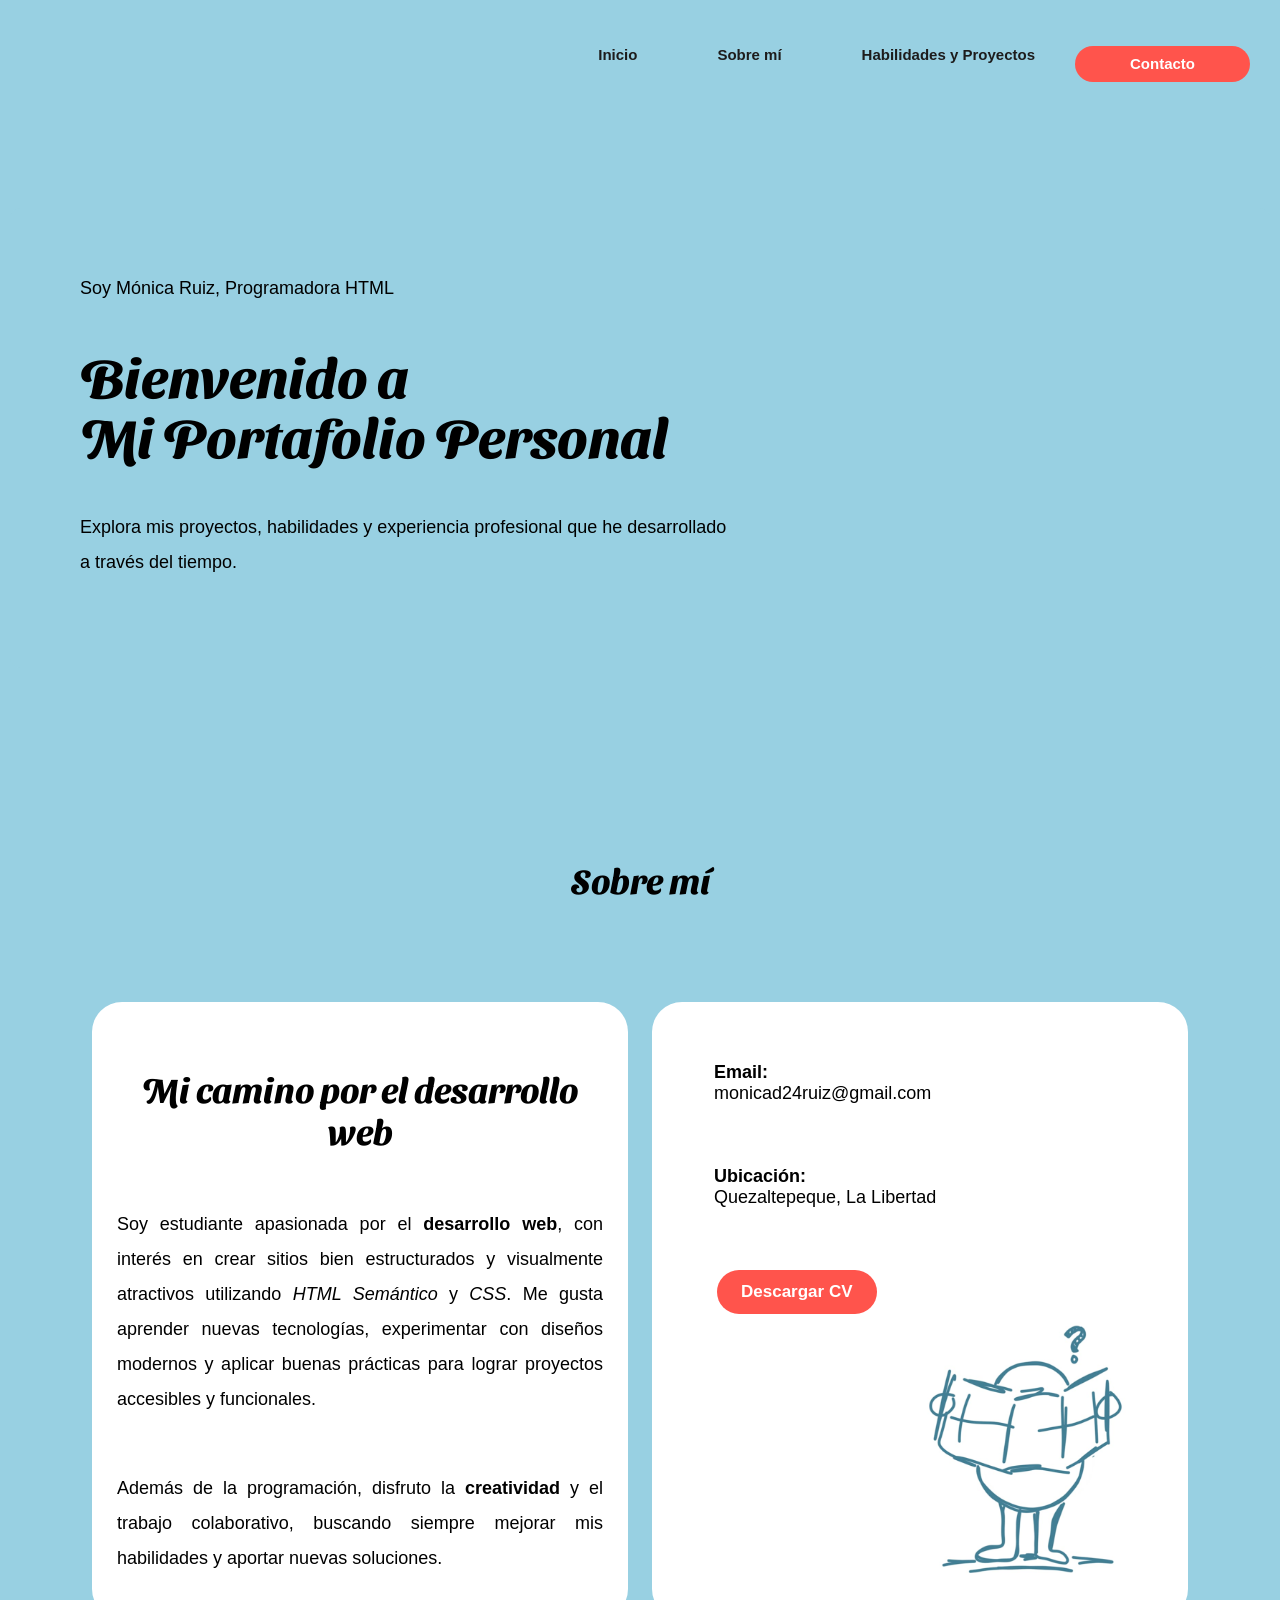
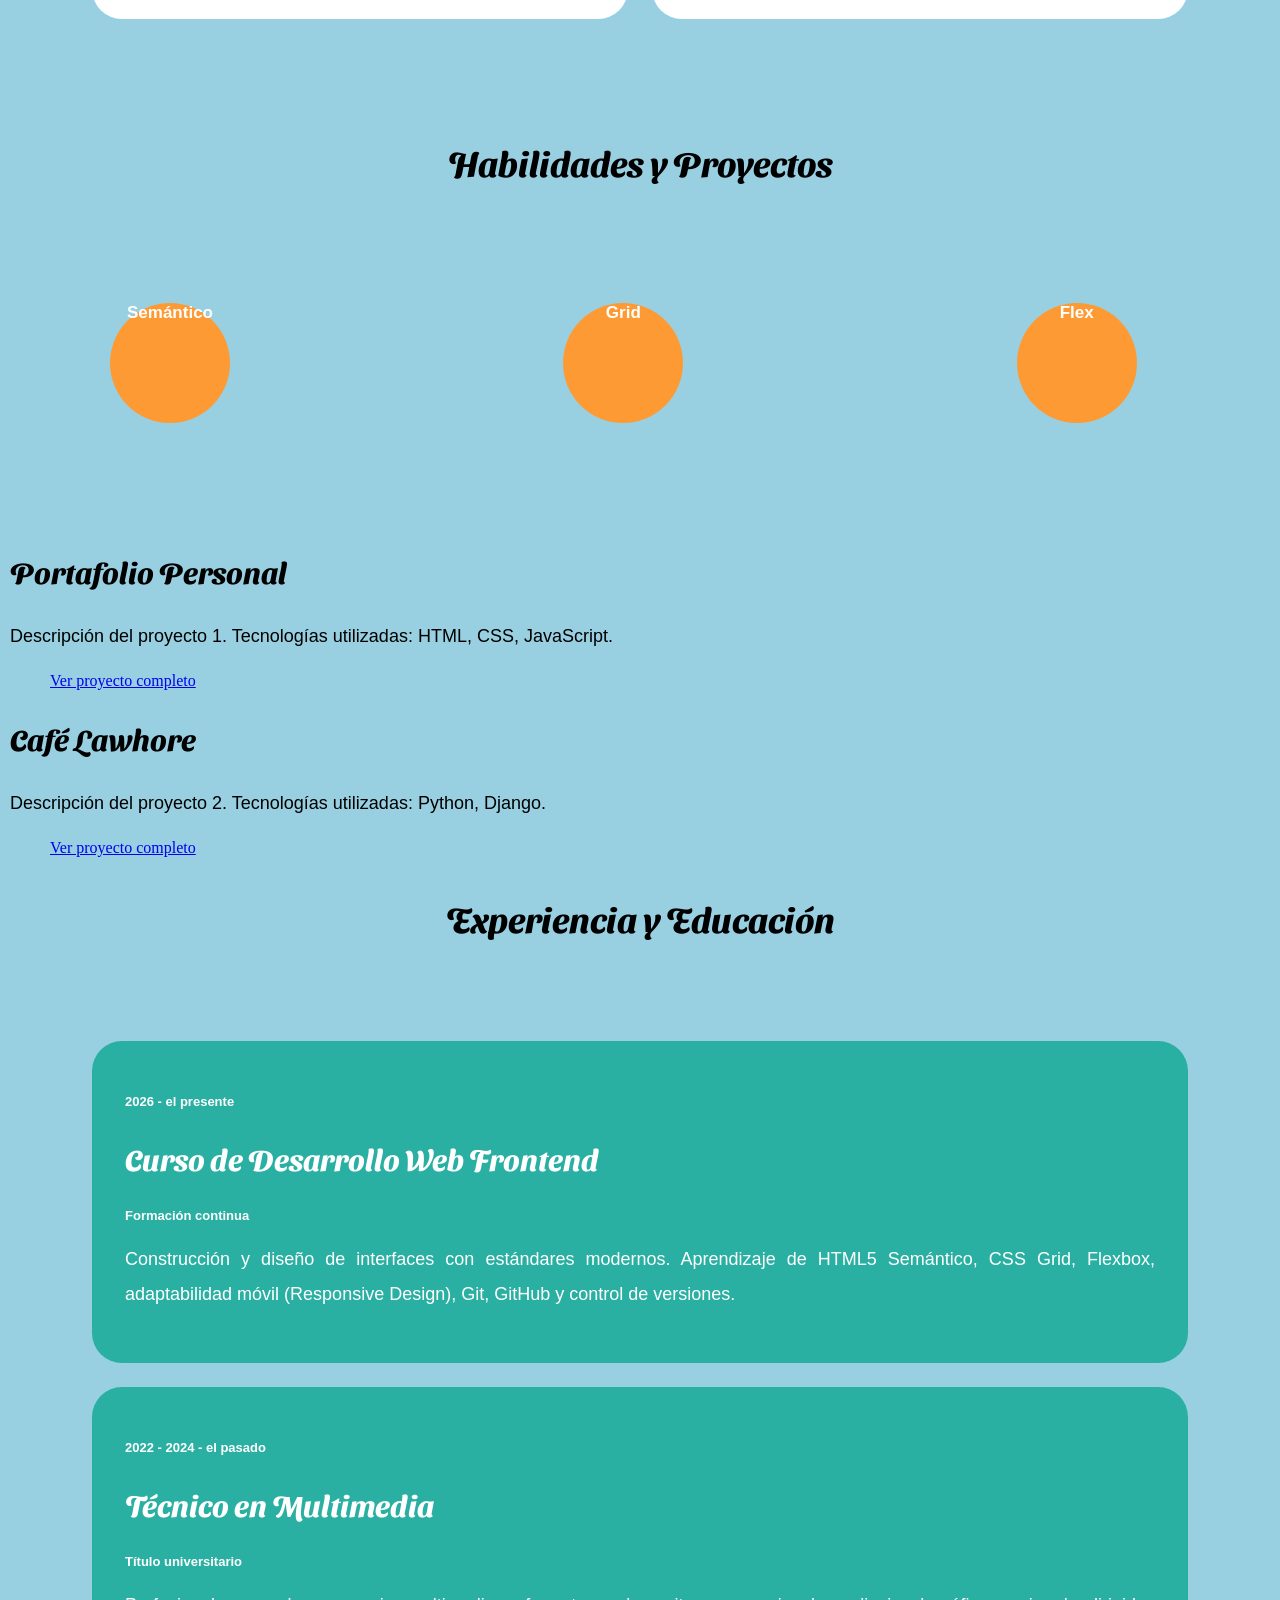
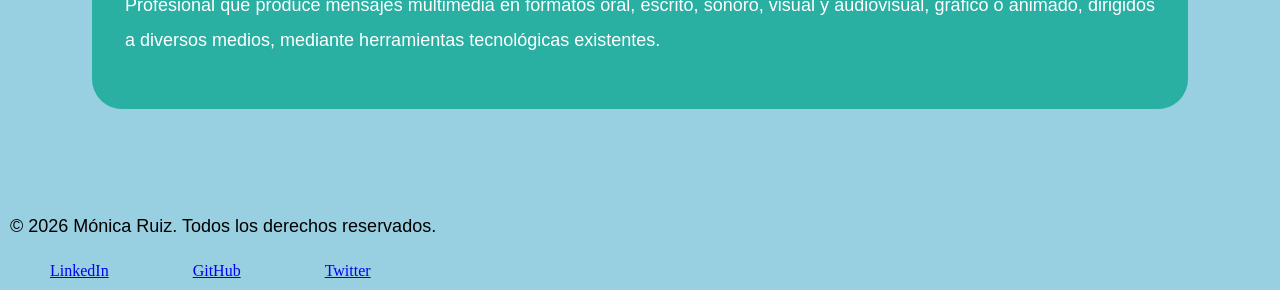
==== index.html @ 436d4224 "subir cambios" ====
<!DOCTYPE html>
<html lang="es">
<head>
    <meta charset="UTF-8">
    <meta name="viewport" content="width=device-width, initial-scale=1.0">
    <title>Portafolio Personal</title>
    <link rel="stylesheet" href="css/style.css">
    <link rel="preconnect" href="https://fonts.googleapis.com">
    <link rel="preconnect" href="https://fonts.gstatic.com" crossorigin>
    <link href="https://fonts.googleapis.com/css2?family=Sansita+Swashed:wght@300..900&display=swap" rel="stylesheet">

<style>
h1, h2, h3 {
  font-family: 'Sansita Swashed';
}
</style>

</head>
<body>
    <!-- Encabezado principal del portafolio -->
<header>

    <nav id="menu"> 
        <ul class="nav-links"> 
            <li> <a href="#inicio">Inicio</a></li>
            <li> <a href="#sobre-mi">Sobre mí</a></li>
            <li> <a href="#habilidades">Habilidades y Proyectos</a></li>
            <li class="contact-btn" aria-label="Ir a contacto"> 
                <a href="#contacto" class="boton-contacto">Contacto</a>
            </li>
        </ul>
    </nav>

</header>

<!-- Contenido principal del portafolio -->
 <main> 
<!-- Sección de bienvenida e inicio -->
 <section id="inicio">
    <span class="bienvenida">Soy Mónica Ruiz, Programadora HTML</span>
    <h1>Bienvenido a 
        <br>Mi Portafolio Personal</h1>
    <p>Explora mis proyectos, habilidades y experiencia profesional que he desarrollado 
        <br> a través del tiempo.</p>
</section>

    
    <!--Sección sobre mí-->
    <section id="sobre-mi">
        <h2>Sobre mí</h2>
<br>
<br>
<br>
<br>
        <div class="container">
    
    <div class="about-text">
                        <h2>Mi camino por el desarrollo web</h2>
                        <br>

    <p>Soy estudiante apasionada por el <strong>desarrollo web</strong>, con interés en crear sitios 
    bien estructurados y visualmente atractivos utilizando <em>HTML Semántico</em> y <em>CSS</em>. 
    Me gusta aprender nuevas tecnologías, experimentar con diseños modernos y aplicar buenas 
    prácticas para lograr proyectos accesibles y funcionales.</p>
    <br>
    <p>Además de la programación, disfruto la <strong>creatividad</strong> y el trabajo colaborativo, 
    buscando siempre mejorar mis habilidades y aportar nuevas soluciones.</p>
    </div>

    <div class="about-info">
        
        <div class="info-item">
            
            <span class="info-label"><strong>Email:</strong></span>
            <br>
            <span class="info-value">monicad24ruiz@gmail.com</span>
        </div>

        <div class="info-item">
            <span class="info-label"><strong>Ubicación:</strong></span>
            <br>
            <span class="info-value">Quezaltepeque, La Libertad</span>
        </div>
        <a href="https://1drv.ms/b/c/0f229c950e15b2e7/IQC3FjyFv9DVTZMgF9Hdg4AjARGOj6P-QHrhnpRC2r1ENZw?e=E01jdD" download="Curriculum.pdf" class="boton-descargar">Descargar CV</a>
    
        <div class="container-background">
        
            <img src="img/WhatsApp Image 2024-09-02 at 04.02.59 (1) 1.png" alt="mapa" class="profile-image">
            
            </div>
    </div>

    </div>
    </section>

    <!-- Sección de habilidades -->

     <section id="habilidades">
        <h2>Habilidades y Proyectos</h2>
    
    <div class="container-circle">

        <div id="semantico" class="habilidades-circle1">Semántico</div>
        <div id="grid" class="habilidades-circle2">Grid</div>
        <div id="flex" class="habilidades-circle3">Flex</div>
        
    </div>
    </section>


    <!-- Articulos de proyectos -->

        <article class="proyecto">
            <h3>Portafolio Personal</h3>
            <p>Descripción del proyecto 1. Tecnologías utilizadas: HTML, CSS, JavaScript.</p>
            <a href="#">Ver proyecto completo</a>
        </article>

        <article class="proyecto">
            <h3>Café Lawhore</h3>
            <p>Descripción del proyecto 2. Tecnologías utilizadas: Python, Django.</p>
            <a href="#">Ver proyecto completo</a>
        </article>
    

    <!-- Sección de experiencia y educación-->

    <section id="experiencia" class="experience-section">
        <h2>Experiencia y Educación</h2>

    <div class="container-expe">
        <!-- Carta 1-->
    <div class="card-desplegable">
            <div class="timeline">
                <div class="timeline-marker"></div>
        <div class="card-content">
            <span class="fechas">2026 - el presente</span>
            <h3>Curso de Desarrollo Web Frontend</h3>
            <span class="contexto">Formación continua</span>
            <p id="parrafo">
                Construcción y diseño de interfaces con estándares modernos. Aprendizaje de HTML5 Semántico, CSS Grid, Flexbox, adaptabilidad móvil (Responsive Design), Git, GitHub y control de versiones.
            </p>
        </div>
        </div>
    </div>

<!-- Carta 2-->
        <div class="card-desplegable">
            <div class="timeline">
                <div class="timeline-marker"></div>
                <div class="card-content">
                    <span class="fechas">2022 - 2024 - el pasado</span>
                    <h3>Técnico en Multimedia</h3>
                     <span class="contexto">Título universitario</span>
                <p id="parrafo">
                    Profesional que produce mensajes multimedia en formatos oral, escrito, sonoro, visual y audiovisual, gráfico o animado, dirigidos a diversos medios, mediante herramientas tecnológicas existentes.
                </p>
                </div>
        </div>
        </div>
        </div>
    </section>
    </main>


 <!-- Pie de página del portafolio -->
  <footer>
    <p>&copy; 2026 Mónica Ruiz. Todos los derechos reservados.</p>
    <div class="redes-sociales">
        <a href="#">LinkedIn</a>
        <a href="#">GitHub</a>
        <a href="#">Twitter</a>
    </div>
  </footer>

</body>
</html>
---- css/style.css ----
html {
    scroll-behavior: smooth;
    font-size: 16px;
    margin: 0;
}

/* Estilos para el cuerpo de la página */
body{
    background: #98d0e2;
    margin: 10px;
}

/* Estilos para la barra de navegación */
nav {
    display: flex;
    justify-content: right;
    padding: 15px;
    background-color: #98d0e2;
}

nav ul {
    list-style: none;
    display: flex;
    padding: 5px;
}

nav a{
    text-decoration: none;
    color: rgb(29, 28, 28);
    font-family: Tahoma, Geneva, Verdana, sans-serif;
    font-size: 15px;
    font-weight: bold;
    
}

.contact-btn {
    display: inline-block;
    padding: 8px 0px;
    background-color: #ff544c;
    color: #ffffff;
    text-decoration: none;
    border-radius: 30px;
    font-weight: bold;
    font-size: 17px;
    width: auto;
    
}

.contact-btn a {
    padding: 0px 15px;
    color: white;
    font-family: Tahoma, Geneva, Verdana, sans-serif;
    font-size: 15px;
    font-weight: bold;
}

.contact-btn:hover {
    background-color: #000000;  
}

/* Estilos para la sección de inicio y bienvenida */
#inicio {
    background-color: #98d0e2;
    padding: 70px;
    border-radius: 10px;
    margin-top: 90px;
}

.bienvenida {
    display: flex;
    font-size: 18px;
    color: #000000;
    font-family: Tahoma, Geneva, Verdana, sans-serif;
}

h1 {
    font-size: 55px;
    color: #000000;
    line-height: 60px;
}

p {
    font-size: 18px;
    color: #000000;
    font-family: Tahoma, Geneva, Verdana, sans-serif;
    line-height: 35px;
}

/* Estilos para la sección de sobre mí */
#sobre-mi {
    padding: 70px;
    border-radius: 10px;
    margin-top: 80px;
}

h2 {
    font-size: 35px;
    color: #000000;
    margin-bottom: 20px;
    text-align: center;
    margin-top: 40px;
}

.container {
    display: grid;
    background-color: #98d0e2;
    padding: 0px;
    grid-template-columns: 1fr 1fr;
    grid-template-columns: repeat(auto-fit, minmax(200px, 1fr));
    grid-auto-rows: auto;
}

.container div {
    background-color: #ffffff;
    border-radius: 30px;
    padding: 25px;
    margin: 12px;
    text-align: justify;
    margin-top: 10px;
}

a {
    margin: 40px;
}

.about-info {
    font-family: Tahoma, Geneva, Verdana, sans-serif;
    font-size: 18px;
}

.container-background {
    display: flex;
    justify-content: right;
    align-items: center;
    height: 120px;
}

.container-background img {
    max-width: 200px;
    height: auto;
}



.boton-descargar {
    display: inline-block;
    padding: 12px 24px;
    margin-top: 25px;
    background-color: #ff544c;
    color: #ffffff;
    text-decoration: none;
    border-radius: 30px;
    font-weight: bold;
    font-size: 17px;
    width: auto;
}

.boton-descargar:hover {
        background-color: #000000;
    }


/* Estilos para la sección de habilidades */

.container-circle {
    display: grid;
    grid-template-columns: 1fr 1fr 1fr;
    grid-auto-rows: auto;
    padding: 50px;
    gap: 200px;
}

.habilidades-circle1, .habilidades-circle2, .habilidades-circle3 {
    width: 120px;
    height: 120px;
    background-color: #fe9a34;
    border-radius: 50%;
    margin: 50px;
    font-family: Tahoma, Geneva, Verdana, sans-serif;
}

#semantico, #grid, #flex {
    color: #ffffff;
    font-weight: bold;
    text-align: center;
    font-size: 17px;
}

/* Estilo de la sección Experiencia y Edución */

.container-expe {
    display: grid;
    background-color: #98d0e2;
    padding: 70px;
    grid-template-columns: 1fr;
    grid-auto-rows: auto;
    color: white;
}

#parrafo {
    color: white;

}

.container-expe div {
    background-color: #2ab0a3;
    border-radius: 30px;
    padding: 3px;
    margin: 12px;
    text-align: justify;
}

.fechas, .contexto {
    font-family: Tahoma, Geneva, Verdana, sans-serif;
    font-size: 13px;
    font-weight: bold;
}

/* Estilos de contacto */

.container-contact {
    display: flex;
    flex-direction: column;
    background-color: #98d0e2;
    gap: 24px;
}

h3 {
    font-size: 30px;
}

.container-contact p {
    text-align: justify left;

}

.contact-methods {
    font-family: Tahoma, Geneva, Verdana, sans-serif;
    padding: 200px;
    gap: 0px;
}

#contacto {
    padding: 100px;

}

/* Formulario */
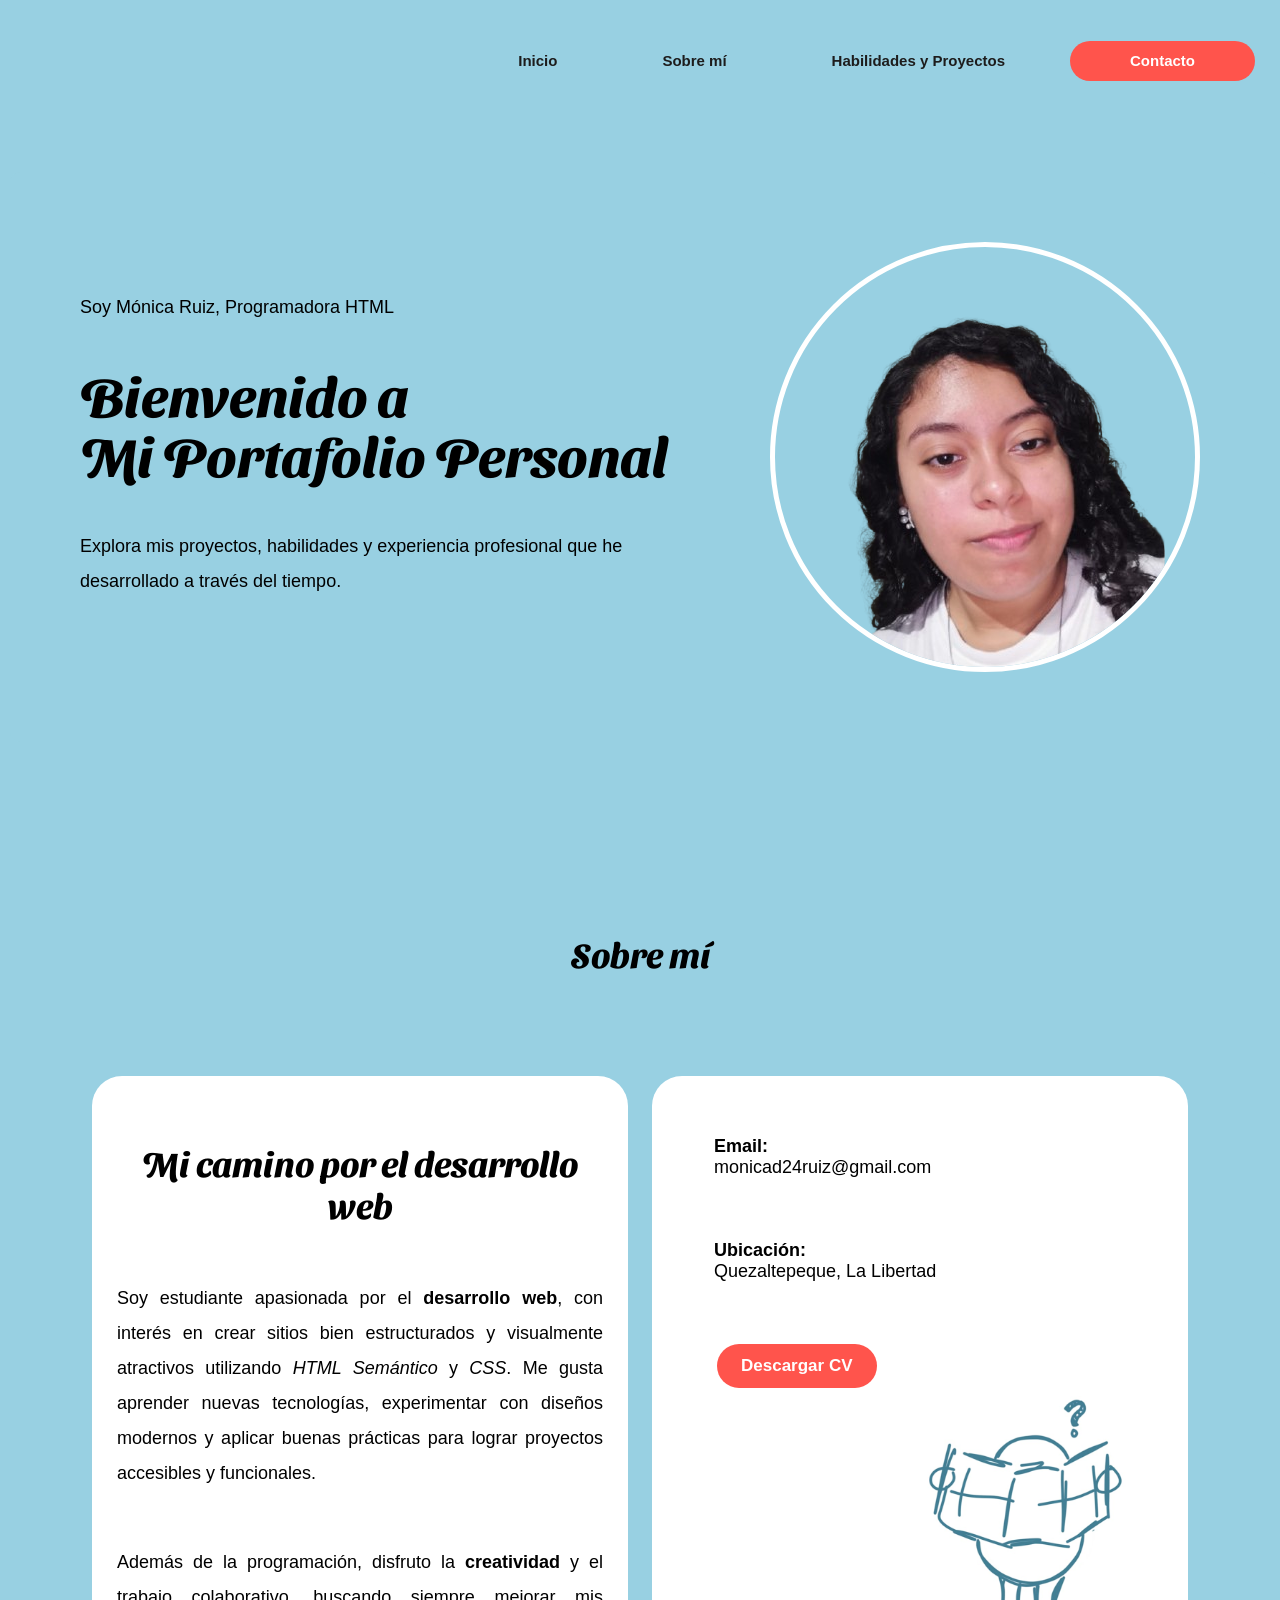
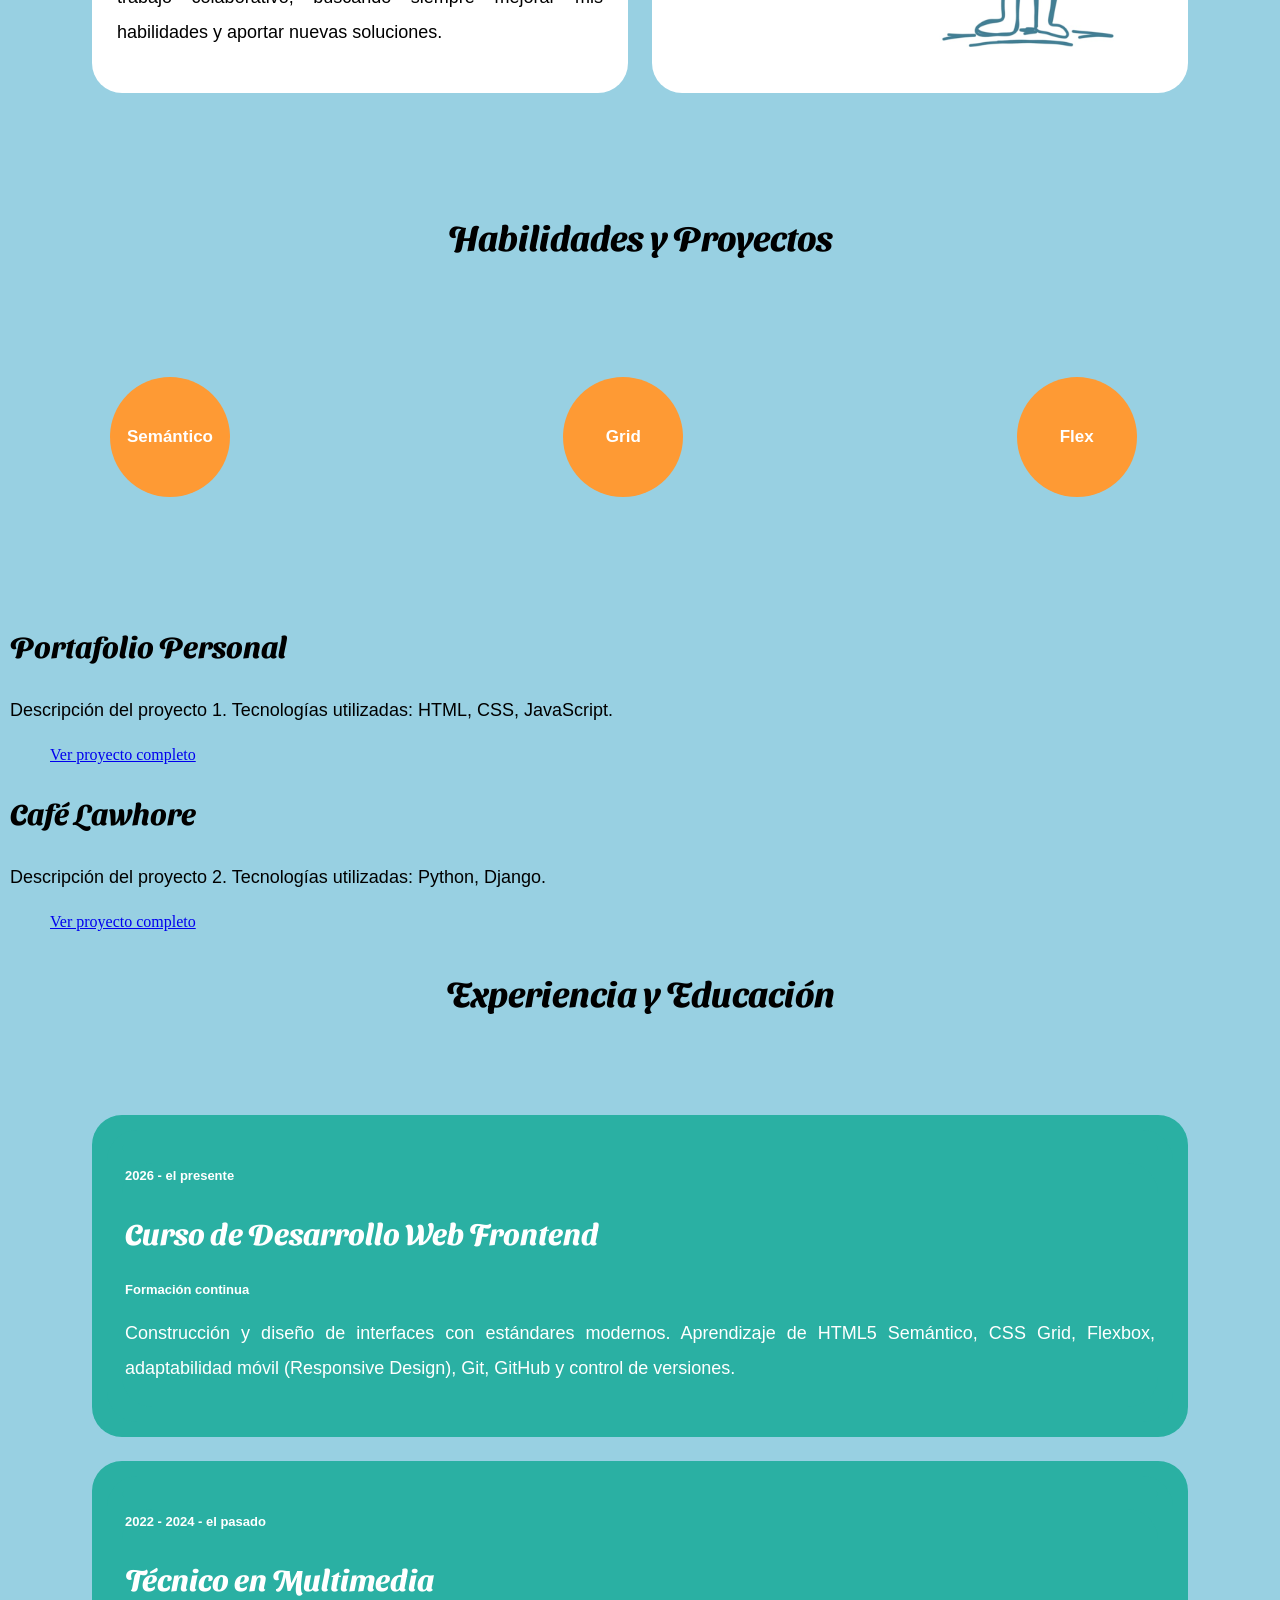
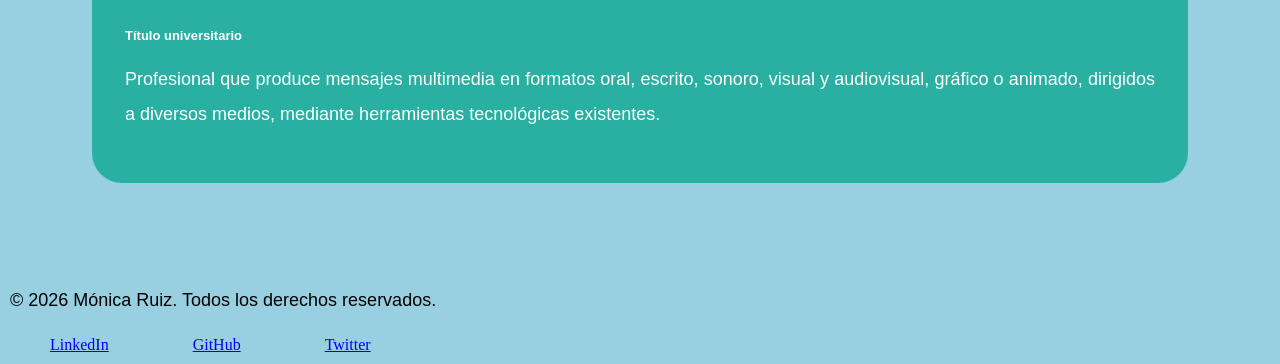
==== commit 180d6535: "subir cambios" ====
--- a/index.html
+++ b/index.html
@@ -37,11 +37,25 @@
  <main> 
 <!-- Sección de bienvenida e inicio -->
  <section id="inicio">
-    <span class="bienvenida">Soy Mónica Ruiz, Programadora HTML</span>
-    <h1>Bienvenido a 
-        <br>Mi Portafolio Personal</h1>
-    <p>Explora mis proyectos, habilidades y experiencia profesional que he desarrollado 
-        <br> a través del tiempo.</p>
+
+    <div class="inicio-texto">
+        <span class="bienvenida">Soy Mónica Ruiz, Programadora HTML</span>
+
+        <h1>
+            Bienvenido a
+            <br>Mi Portafolio Personal
+        </h1>
+
+        <p>
+            Explora mis proyectos, habilidades y experiencia profesional que he desarrollado
+            a través del tiempo.
+        </p>
+    </div>
+
+    <div class="inicio-foto">
+        <img src="/img/Foto_de_perfil-removebg-preview.png" alt="Foto de perfil">
+    </div>
+
 </section>
 
     
--- a/css/style.css
+++ b/css/style.css
@@ -21,7 +21,8 @@
 nav ul {
     list-style: none;
     display: flex;
-    padding: 5px;
+    align-items: center;
+    gap: 25px;
 }
 
 nav a{
@@ -34,24 +35,19 @@
 }
 
 .contact-btn {
-    display: inline-block;
-    padding: 8px 0px;
+    display: flex;
+    align-items: center;
+    justify-content: center;
+
     background-color: #ff544c;
-    color: #ffffff;
-    text-decoration: none;
     border-radius: 30px;
-    font-weight: bold;
-    font-size: 17px;
-    width: auto;
-    
+    height: 40px;
 }
 
 .contact-btn a {
-    padding: 0px 15px;
+    padding: 0 20px;
+    line-height: 40px;
     color: white;
-    font-family: Tahoma, Geneva, Verdana, sans-serif;
-    font-size: 15px;
-    font-weight: bold;
 }
 
 .contact-btn:hover {
@@ -60,10 +56,33 @@
 
 /* Estilos para la sección de inicio y bienvenida */
 #inicio {
+    display: flex;
+    justify-content: space-between;
+    align-items: center;
+    gap: 50px;
     background-color: #98d0e2;
     padding: 70px;
     border-radius: 10px;
-    margin-top: 90px;
+    margin-top: 60px;
+}
+
+.inicio-texto {
+    flex: 5;
+}
+
+.inicio-foto {
+    flex: 2;
+    display: flex;
+    justify-content: center;
+}
+
+.inicio-foto img {
+    width: 420px;
+    height: 420px;
+    object-fit: cover;
+    border-radius: 50%;
+    border: 5px solid white;
+    box-shadow: 2 30px 20px rgba(0,0,0,0.2);
 }
 
 .bienvenida {
@@ -176,14 +195,20 @@
     background-color: #fe9a34;
     border-radius: 50%;
     margin: 50px;
-    font-family: Tahoma, Geneva, Verdana, sans-serif;
+
+    animation: baile 3s ease-in-out infinite;
 }
 
 #semantico, #grid, #flex {
-    color: #ffffff;
+    display: flex;
+    justify-content: center;
+    align-items: center;
+
+    color: white;
     font-weight: bold;
     text-align: center;
     font-size: 17px;
+    font-family: 'Segoe UI', Tahoma, Geneva, Verdana, sans-serif;
 }
 
 /* Estilo de la sección Experiencia y Edución */
@@ -245,5 +270,65 @@
 
 }
 
-/* Formulario */
-
+/* Animaciones */
+
+@keyframes aparecer {
+    from {
+        opacity: 0;
+        transform: translateY(25px);
+    }
+
+    to {
+        opacity: 1;
+        transform: translateY(0);
+    }
+}
+
+section,
+article,
+.container,
+.card-desplegable,
+nav,
+h1,
+h2,
+h3,
+p {
+    animation: aparecer 1s ease;
+}
+
+/* Animacion de los circulos */
+
+@keyframes baile {
+    0% {
+        transform: translateY(0);
+    }
+
+    50% {
+        transform: translateY(-12px);
+    }
+
+    100% {
+        transform: translateY(0);
+    }
+}
+
+/* Adaptable a telefonos moviles */
+
+@media (max-width: 768px) {
+
+    #inicio {
+        flex-direction: column;
+        text-align: center;
+    }
+
+    .container-circle {
+        grid-template-columns: 1fr;
+        justify-items: center;
+        gap: 50px;
+    }
+
+    nav ul {
+        flex-wrap: wrap;
+        justify-content: center;
+    }
+}
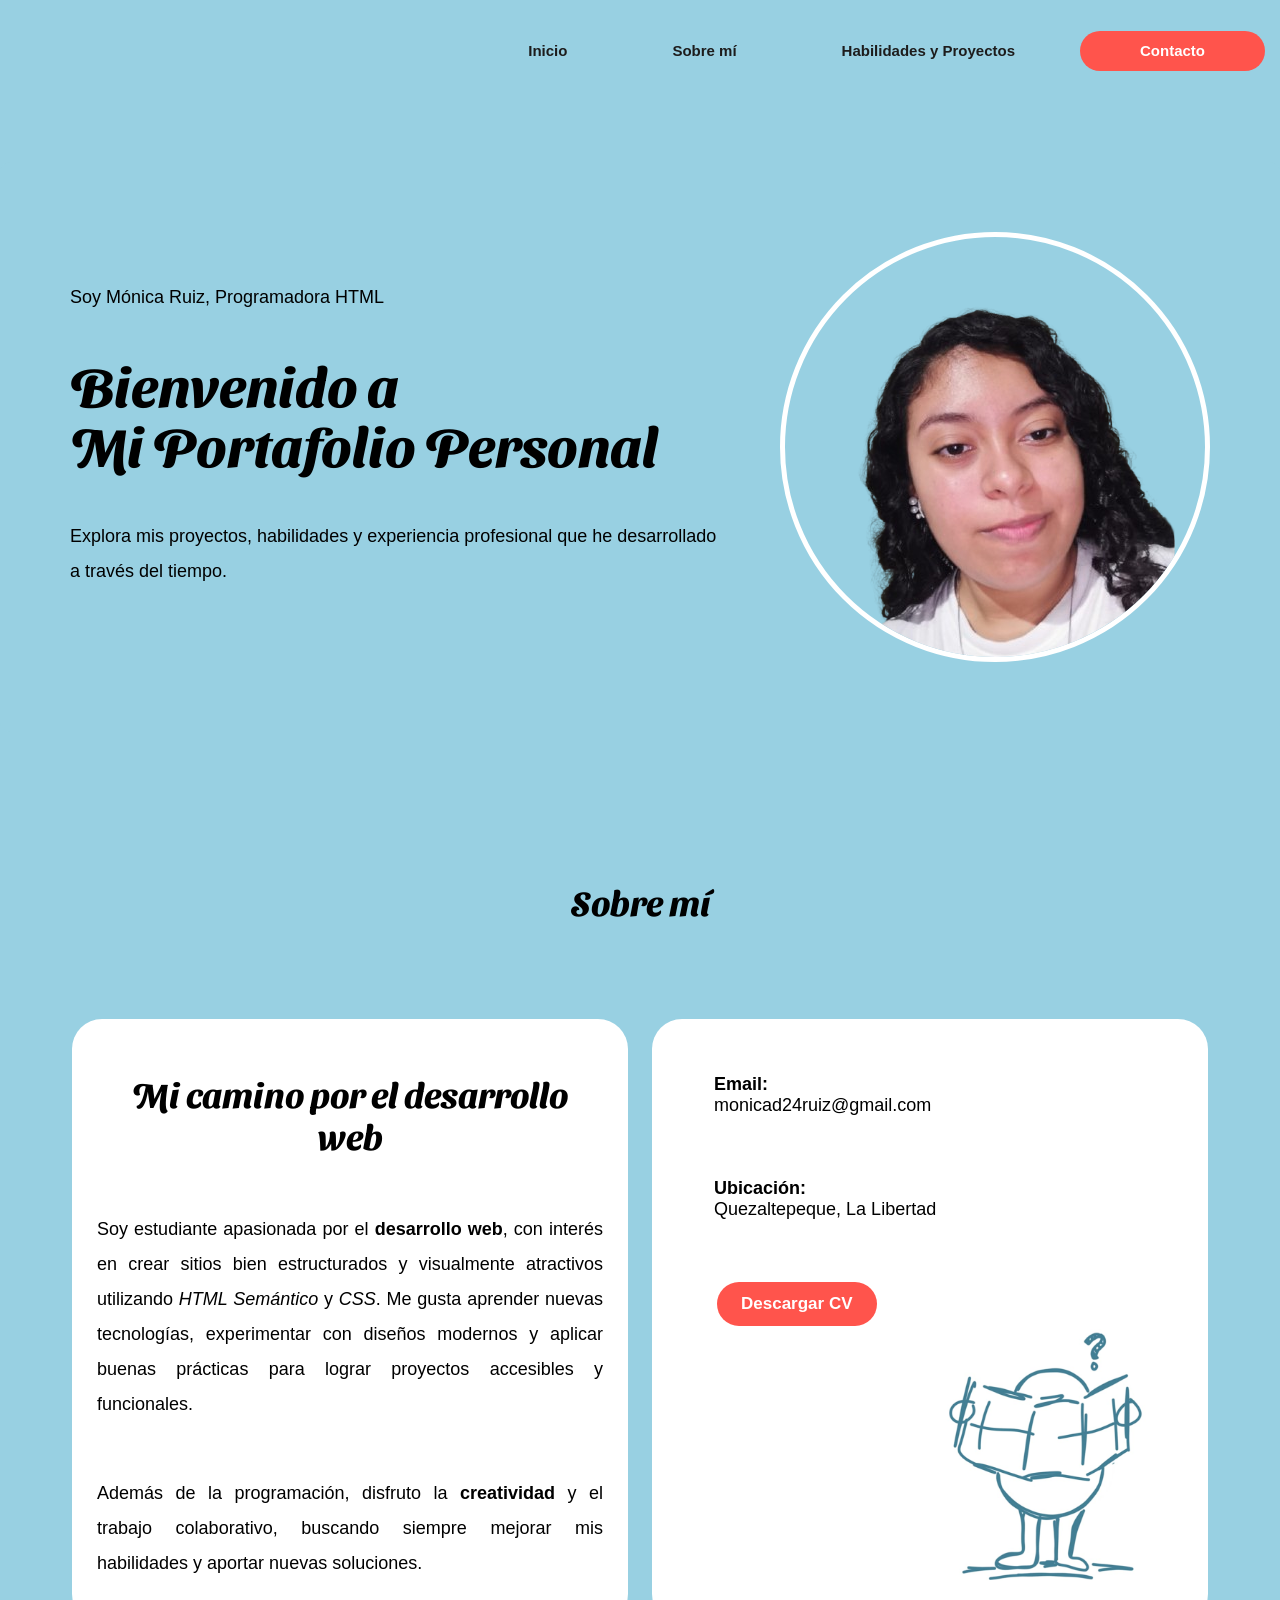
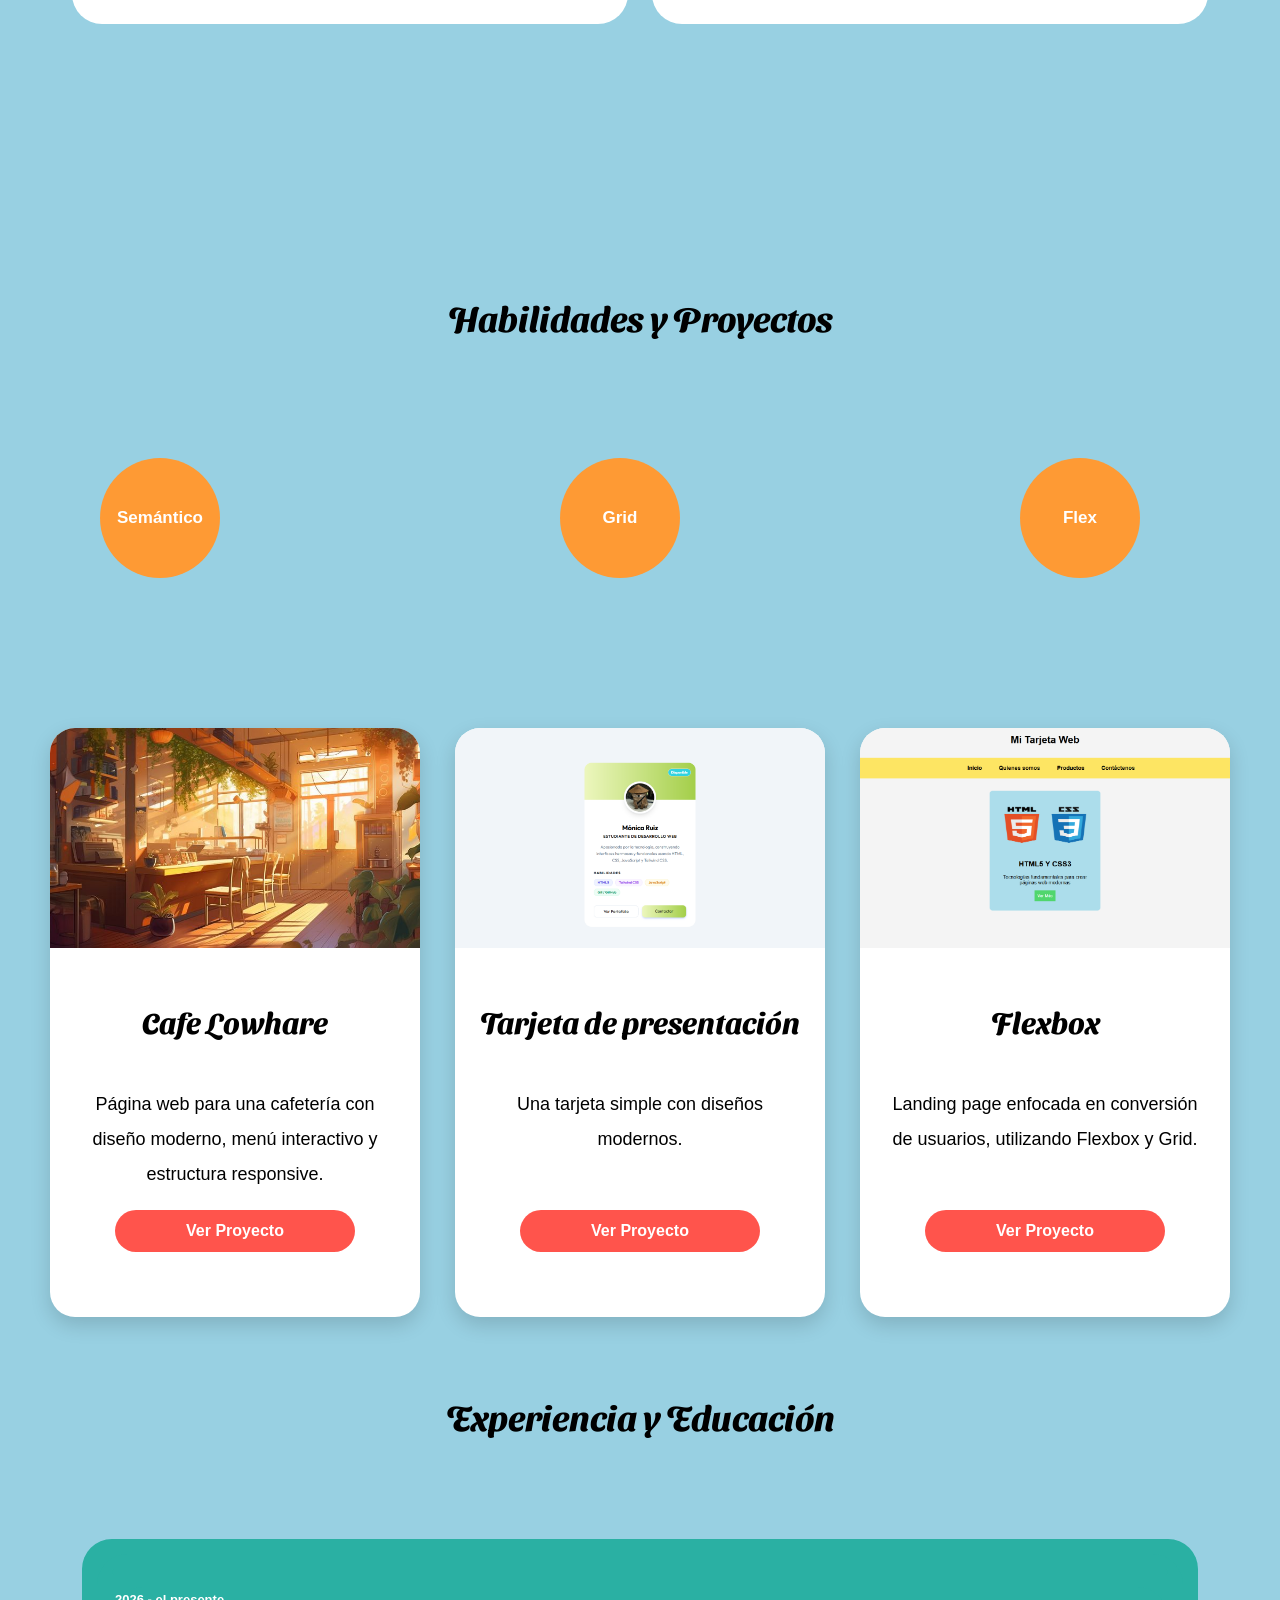
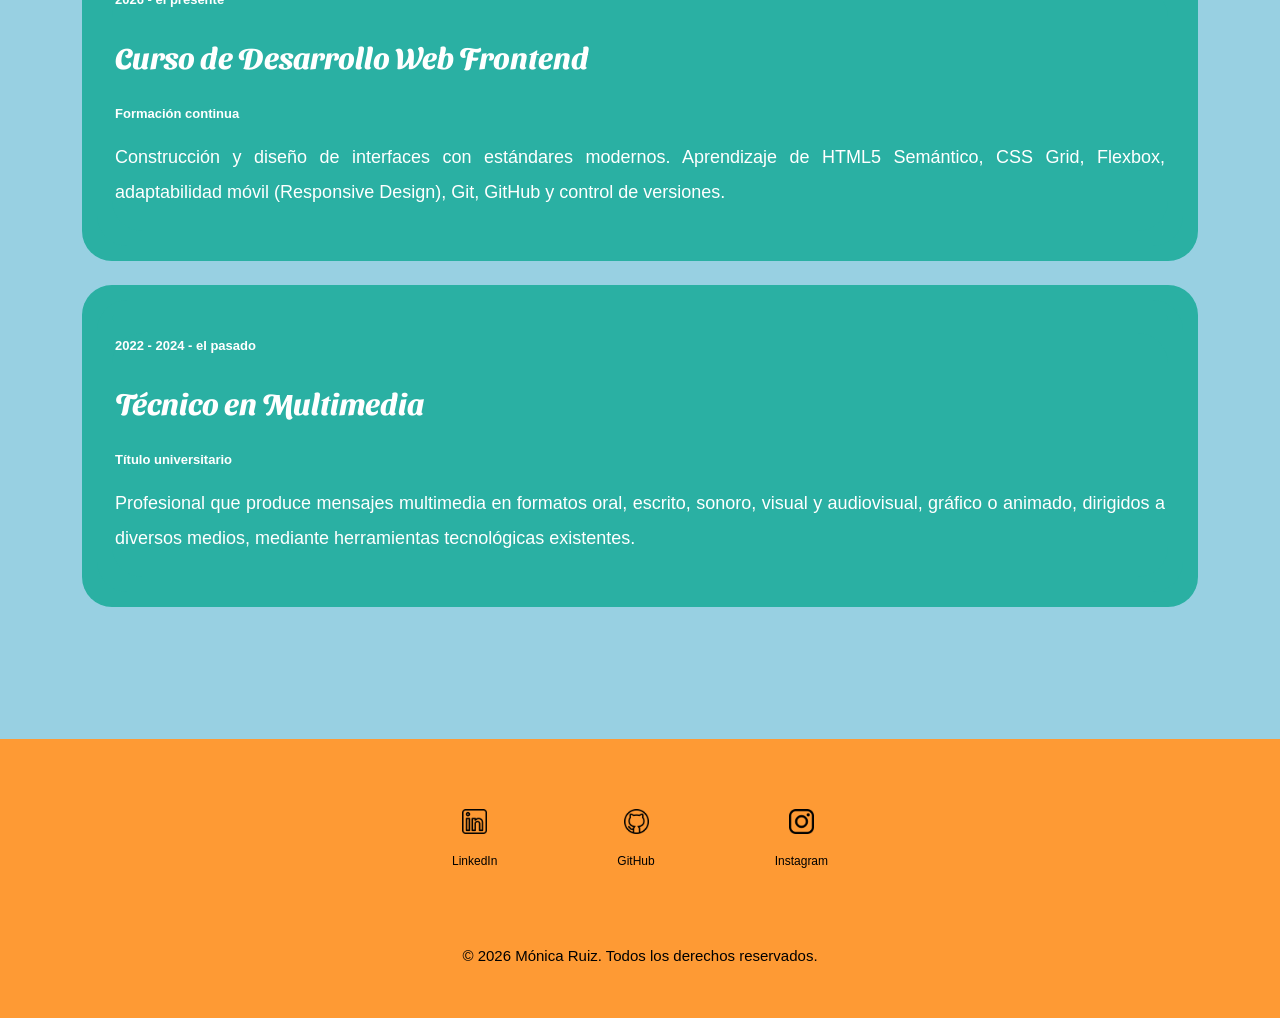
==== commit 477c81bb: "subir cambios" ====
--- a/index.html
+++ b/index.html
@@ -110,7 +110,7 @@
     <!-- Sección de habilidades -->
 
      <section id="habilidades">
-        <h2>Habilidades y Proyectos</h2>
+        <h2 id="habilidades-productos">Habilidades y Proyectos</h2>
     
     <div class="container-circle">
 
@@ -122,19 +122,79 @@
     </section>
 
 
-    <!-- Articulos de proyectos -->
-
-        <article class="proyecto">
-            <h3>Portafolio Personal</h3>
-            <p>Descripción del proyecto 1. Tecnologías utilizadas: HTML, CSS, JavaScript.</p>
-            <a href="#">Ver proyecto completo</a>
+    <!-- Seccion de proyectos -->
+
+        <section id="proyectos">
+
+    <div class="proyectos-container">
+
+        <!-- Tarjeta 1 -->
+        <article class="card-proyecto">
+
+            <div class="imagen-proyecto">
+                <img src="/img/coffee shop with warm atmosphere [ wallpaper 4k ].jfif" alt="Proyecto 1">
+            </div>
+
+            <div class="contenido-proyecto">
+                <h3>Cafe Lowhare</h3>
+
+                <p>
+                    Página web para una cafetería con diseño moderno,
+                    menú interactivo y estructura responsive.
+                </p>
+
+                <a href="#" class="btn-proyecto">
+                    Ver Proyecto
+                </a>
+            </div>
+
         </article>
 
-        <article class="proyecto">
-            <h3>Café Lawhore</h3>
-            <p>Descripción del proyecto 2. Tecnologías utilizadas: Python, Django.</p>
-            <a href="#">Ver proyecto completo</a>
+        <!-- Tarjeta 2 -->
+        <article class="card-proyecto">
+
+            <div class="imagen-proyecto">
+                <img src="/img/Captura de pantalla (1452).png" alt="Proyecto 2">
+            </div>
+
+            <div class="contenido-proyecto">
+                <h3>Tarjeta de presentación</h3>
+
+                <p>
+                    Una tarjeta simple con diseños modernos.
+                </p>
+
+                <a href="#" class="btn-proyecto">
+                    Ver Proyecto
+                </a>
+            </div>
+
         </article>
+
+        <!-- Tarjeta 3 -->
+        <article class="card-proyecto">
+
+            <div class="imagen-proyecto">
+                <img src="/img/Captura de pantalla (1422).png" alt="Proyecto 3">
+            </div>
+
+            <div class="contenido-proyecto">
+                <h3>Flexbox</h3>
+
+                <p>
+                    Landing page enfocada en conversión de usuarios,
+                    utilizando Flexbox y Grid.
+                </p>
+
+                <a href="#" class="btn-proyecto">
+                    Ver Proyecto
+                </a>
+            </div>
+
+        </article>
+
+    </div>
+</section>
     
 
     <!-- Sección de experiencia y educación-->
@@ -179,11 +239,25 @@
 
  <!-- Pie de página del portafolio -->
   <footer>
+    <div class="footer">
+        <div class="redes-sociales">
+
+        <a href="https://www.linkedin.com/in/monica-ruiz-878277237">
+            <img src="/img/linkedin.png">
+            <span>LinkedIn</span>
+        </a>
+
+        <a href="https://github.com/monicad24ruiz-lang">
+            <img src="/img/github (1).png">
+            <span>GitHub</span>
+        </a>
+
+        <a href="https://www.instagram.com/will_bee24/">
+            <img src="/img/logotipo-de-instagram.png">
+            <span>Instagram</span>
+        </a>
+    </div>
     <p>&copy; 2026 Mónica Ruiz. Todos los derechos reservados.</p>
-    <div class="redes-sociales">
-        <a href="#">LinkedIn</a>
-        <a href="#">GitHub</a>
-        <a href="#">Twitter</a>
     </div>
   </footer>
 
--- a/css/style.css
+++ b/css/style.css
@@ -7,7 +7,7 @@
 /* Estilos para el cuerpo de la página */
 body{
     background: #98d0e2;
-    margin: 10px;
+    margin: 0px;
 }
 
 /* Estilos para la barra de navegación */
@@ -107,9 +107,10 @@
 
 /* Estilos para la sección de sobre mí */
 #sobre-mi {
-    padding: 70px;
+    padding: 60px;
     border-radius: 10px;
-    margin-top: 80px;
+    margin-top: 60px;
+    
 }
 
 h2 {
@@ -117,7 +118,7 @@
     color: #000000;
     margin-bottom: 20px;
     text-align: center;
-    margin-top: 40px;
+    margin-top: 28px;
 }
 
 .container {
@@ -135,7 +136,7 @@
     padding: 25px;
     margin: 12px;
     text-align: justify;
-    margin-top: 10px;
+    margin-top: 5px;
 }
 
 a {
@@ -181,6 +182,11 @@
 
 /* Estilos para la sección de habilidades */
 
+#habilidades-productos {
+    margin-top: 200px;
+
+}
+
 .container-circle {
     display: grid;
     grid-template-columns: 1fr 1fr 1fr;
@@ -195,7 +201,6 @@
     background-color: #fe9a34;
     border-radius: 50%;
     margin: 50px;
-
     animation: baile 3s ease-in-out infinite;
 }
 
@@ -241,6 +246,79 @@
     font-weight: bold;
 }
 
+/* Estilos de proyectos */
+
+.proyectos-container {
+    display: grid;
+    grid-template-columns: repeat(auto-fit, minmax(320px, 1fr));
+    gap: 35px;
+    padding: 50px;
+}
+
+.card-proyecto {
+    background-color: white;
+    border-radius: 25px;
+    overflow: hidden;
+    display: flex;
+    flex-direction: column;
+    box-shadow: 0 8px 20px rgba(0,0,0,0.15);
+    transition: all 0.4s ease;
+}
+
+.imagen-proyecto {
+    height: 220px;
+    overflow: hidden;
+}
+
+.imagen-proyecto img {
+    width: 100%;
+    height: 100%;
+    object-fit: cover;
+}
+
+.contenido-proyecto {
+    padding: 25px;
+    display: flex;
+    flex-direction: column;
+    flex-grow: 1;
+    text-align: center;
+    font-family: 'Segoe UI', Tahoma, Geneva, Verdana, sans-serif;  
+}
+
+.btn-proyecto {
+    display: inline-block;
+    background-color: #ff544c;
+    color: white;
+    text-decoration: none;
+    padding: 12px 22px;
+    border-radius: 30px;
+    transition: 0.3s;
+    font-weight: bold;
+}
+
+.btn-proyecto:hover {
+    background-color: black;
+}
+
+.btn-proyecto {
+    margin-top: auto;
+}
+
+/* Hover de la tarjeta */
+
+.card-proyecto:hover {
+    transform: translateY(-10px) scale(1.04);
+    box-shadow: 0 15px 35px rgba(0,0,0,0.25);
+}
+
+.imagen-proyecto img {
+    transition: transform 0.5s ease;
+}
+
+.card-proyecto:hover .imagen-proyecto img {
+    transform: scale(1.1);
+}
+
 /* Estilos de contacto */
 
 .container-contact {
@@ -269,6 +347,53 @@
     padding: 100px;
 
 }
+
+footer {
+    background-color: #fe9a34;
+    padding: 30px;
+    text-align: center;
+    margin-top: 50px;
+    font-family: 'Segoe UI', Tahoma, Geneva, Verdana, sans-serif;
+}
+
+footer p {
+    color: rgb(0, 0, 0);
+    margin-top: 30px;
+    font-size: 15px;
+}
+
+.redes-sociales {
+    display: flex;
+    justify-content: center;
+    gap: 40px;
+}
+
+.redes-sociales a {
+    display: flex;
+    flex-direction: column;
+    align-items: center;
+    text-decoration: none;
+    color: rgb(0, 0, 0);
+    font-family: Tahoma, Geneva, Verdana, sans-serif;
+    gap: 20px;
+}
+
+.redes-sociales a:hover {
+    color: #ffffff;
+}
+
+.redes-sociales img {
+    width: 25px;
+    height: 25px;
+    object-fit: contain;
+    transition: transform 0.3s ease;
+}
+
+.redes-sociales span {
+    font-size: 14px;
+    font-size: 12px;
+}
+
 
 /* Animaciones */
 
@@ -331,4 +456,20 @@
         flex-wrap: wrap;
         justify-content: center;
     }
+}
+
+/* Animaciones de la tarjetas de proyectos */
+
+@keyframes aparecer-card {
+
+    from {
+        opacity: 0;
+        transform: translateY(40px);
+    }
+
+    to {
+        opacity: 1;
+        transform: translateY(0);
+    }
+
 }
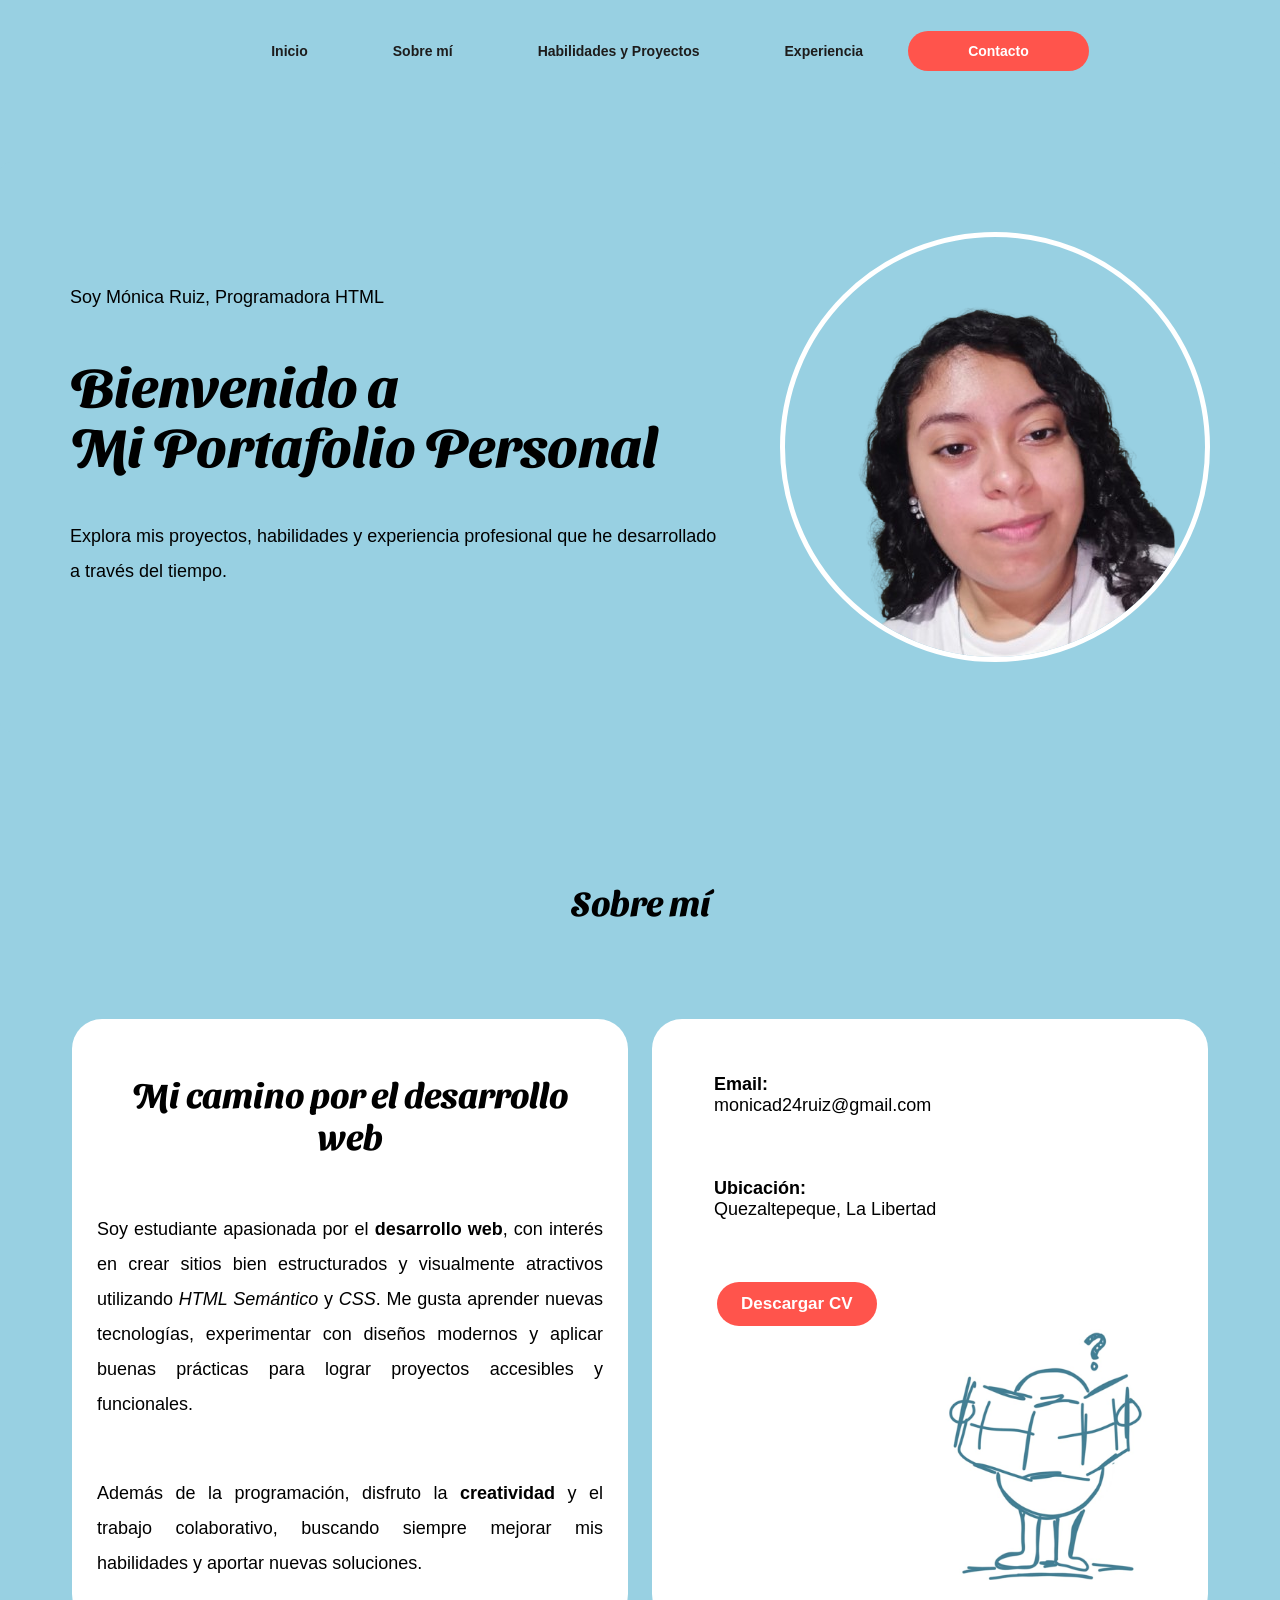
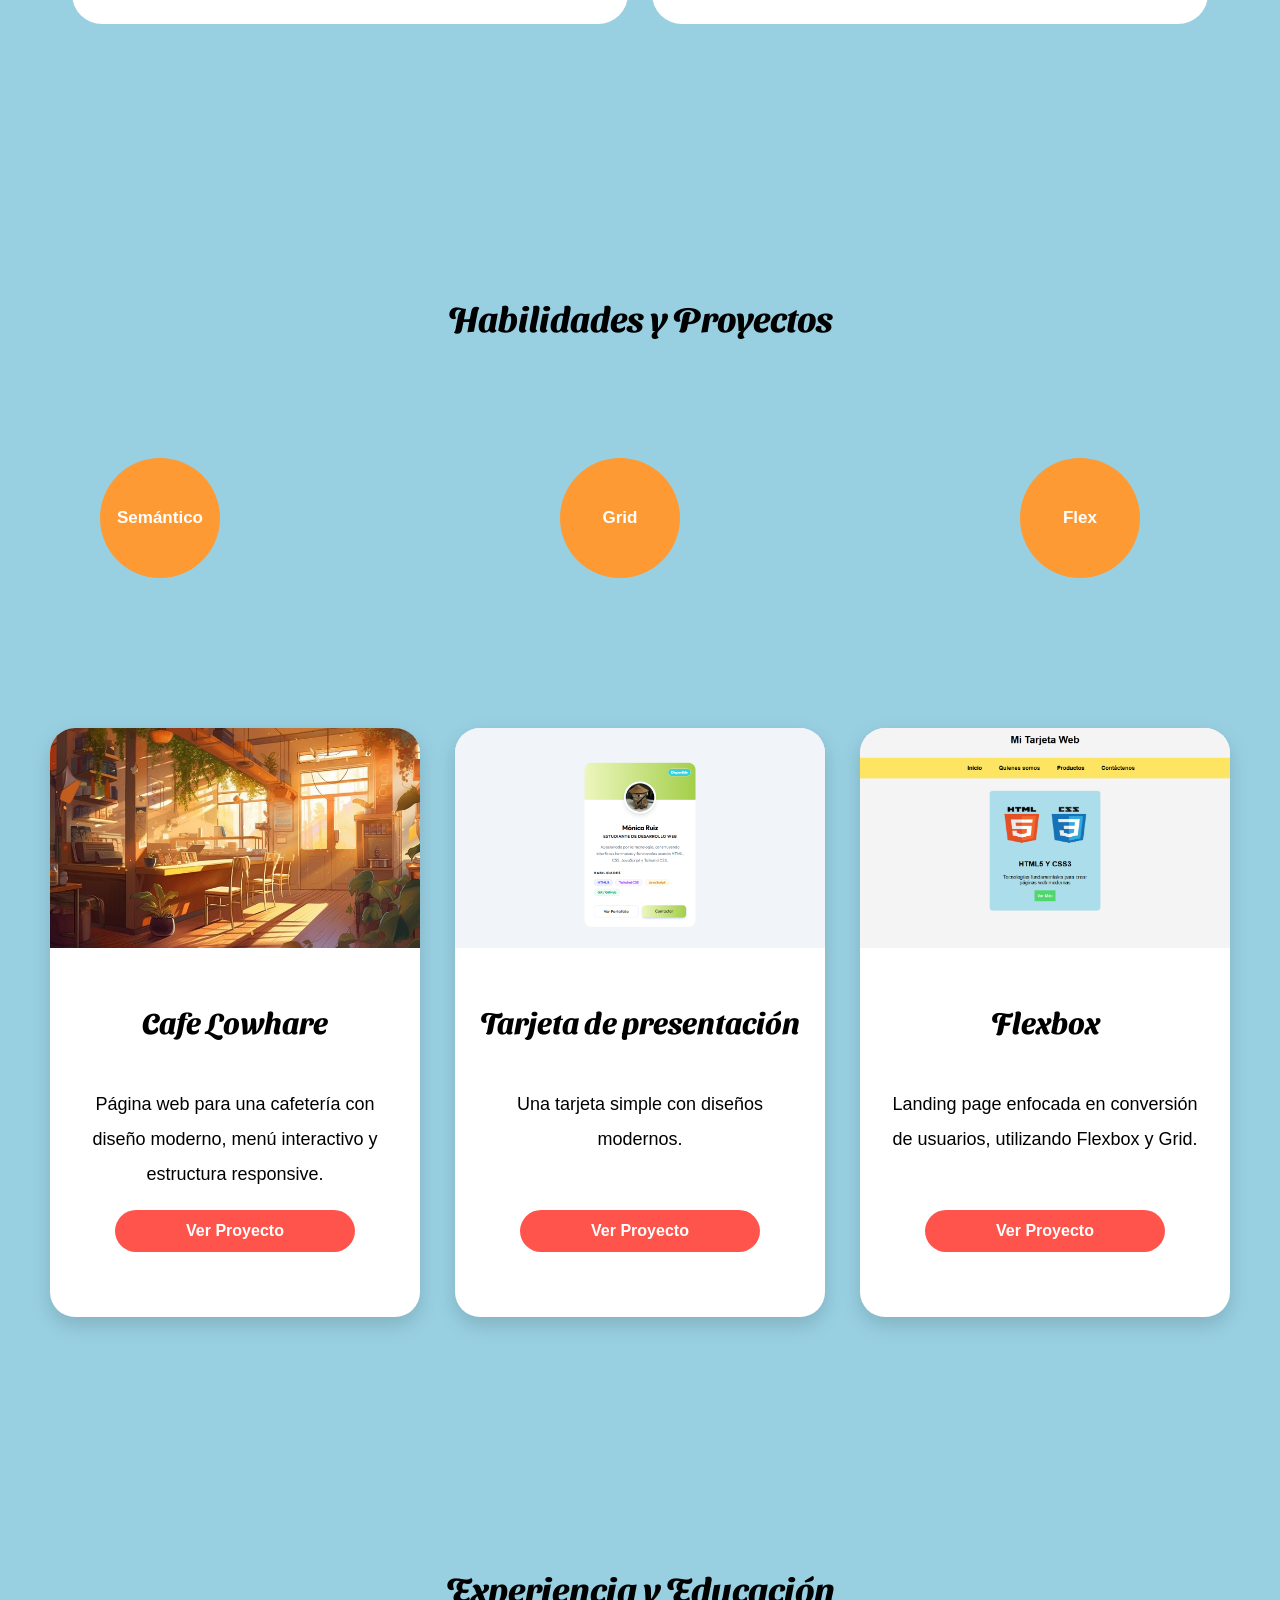
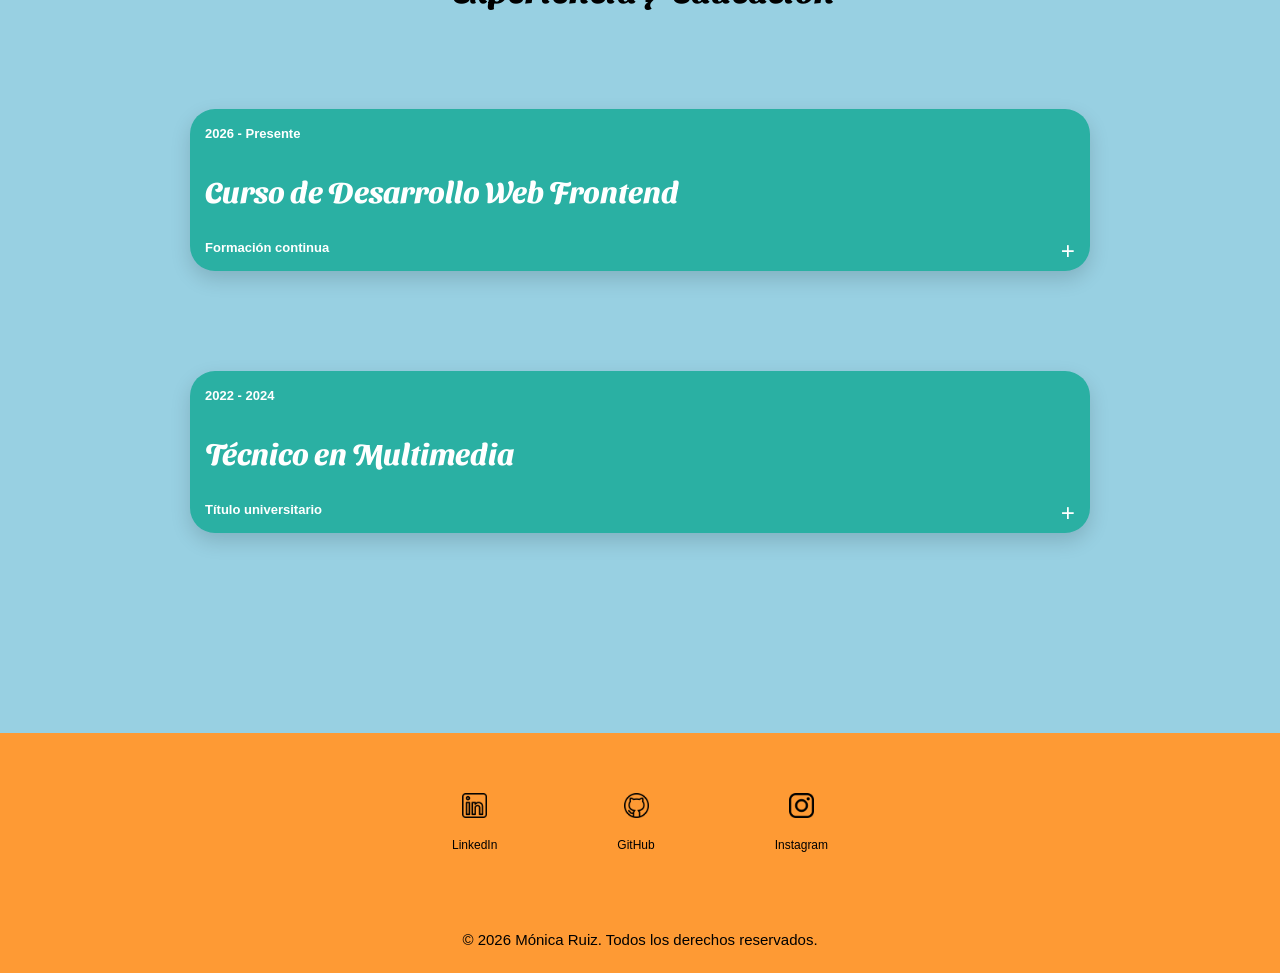
==== commit 772cb40e: "subir cambios" ====
--- a/index.html
+++ b/index.html
@@ -25,8 +25,9 @@
             <li> <a href="#inicio">Inicio</a></li>
             <li> <a href="#sobre-mi">Sobre mí</a></li>
             <li> <a href="#habilidades">Habilidades y Proyectos</a></li>
+            <li> <a href="#experiencia">Experiencia</a></li>
             <li class="contact-btn" aria-label="Ir a contacto"> 
-                <a href="#contacto" class="boton-contacto">Contacto</a>
+                <a href="/contacto.html" class="boton-contacto">Contacto</a>
             </li>
         </ul>
     </nav>
@@ -95,7 +96,9 @@
             <br>
             <span class="info-value">Quezaltepeque, La Libertad</span>
         </div>
-        <a href="https://1drv.ms/b/c/0f229c950e15b2e7/IQC3FjyFv9DVTZMgF9Hdg4AjARGOj6P-QHrhnpRC2r1ENZw?e=E01jdD" download="Curriculum.pdf" class="boton-descargar">Descargar CV</a>
+
+
+        <a class="boton-descargar" href="https://1drv.ms/b/c/0f229c950e15b2e7/IQC3FjyFv9DVTZMgF9Hdg4AjARGOj6P-QHrhnpRC2r1ENZw?e=E01jdD" download="Curriculum.pdf">Descargar CV</a>
     
         <div class="container-background">
         
@@ -202,37 +205,56 @@
     <section id="experiencia" class="experience-section">
         <h2>Experiencia y Educación</h2>
 
-    <div class="container-expe">
-        <!-- Carta 1-->
     <div class="card-desplegable">
-            <div class="timeline">
-                <div class="timeline-marker"></div>
-        <div class="card-content">
-            <span class="fechas">2026 - el presente</span>
+
+    <details>
+
+        <summary>
+
+            <span class="fechas">2026 - Presente</span>
+
             <h3>Curso de Desarrollo Web Frontend</h3>
+
             <span class="contexto">Formación continua</span>
-            <p id="parrafo">
-                Construcción y diseño de interfaces con estándares modernos. Aprendizaje de HTML5 Semántico, CSS Grid, Flexbox, adaptabilidad móvil (Responsive Design), Git, GitHub y control de versiones.
+
+        </summary>
+
+        <div class="contenido-desplegable">
+            <p>
+                Construcción y diseño de interfaces con estándares modernos.
+                Aprendizaje de HTML5 Semántico, CSS Grid, Flexbox,
+                Responsive Design, Git y GitHub.
             </p>
         </div>
-        </div>
+
+     </details>
     </div>
 
 <!-- Carta 2-->
         <div class="card-desplegable">
-            <div class="timeline">
-                <div class="timeline-marker"></div>
-                <div class="card-content">
-                    <span class="fechas">2022 - 2024 - el pasado</span>
-                    <h3>Técnico en Multimedia</h3>
-                     <span class="contexto">Título universitario</span>
-                <p id="parrafo">
-                    Profesional que produce mensajes multimedia en formatos oral, escrito, sonoro, visual y audiovisual, gráfico o animado, dirigidos a diversos medios, mediante herramientas tecnológicas existentes.
-                </p>
-                </div>
-        </div>
-        </div>
-        </div>
+
+    <details>
+
+        <summary>
+
+            <span class="fechas">2022 - 2024</span>
+
+            <h3>Técnico en Multimedia</h3>
+
+            <span class="contexto">Título universitario</span>
+
+        </summary>
+
+        <div class="contenido-desplegable">
+            <p>
+                Profesional que produce mensajes multimedia en formatos oral,
+                escrito, sonoro, visual y audiovisual mediante herramientas
+                tecnológicas.
+            </p>
+        </div>
+    </details>
+    </div>
+
     </section>
     </main>
 
--- a/css/style.css
+++ b/css/style.css
@@ -13,7 +13,7 @@
 /* Estilos para la barra de navegación */
 nav {
     display: flex;
-    justify-content: right;
+    justify-content: center;
     padding: 15px;
     background-color: #98d0e2;
 }
@@ -22,26 +22,34 @@
     list-style: none;
     display: flex;
     align-items: center;
-    gap: 25px;
-}
-
-nav a{
+    gap: 5px;
+    
+}
+
+
+nav a {
     text-decoration: none;
     color: rgb(29, 28, 28);
     font-family: Tahoma, Geneva, Verdana, sans-serif;
-    font-size: 15px;
+    font-size: 14px;
     font-weight: bold;
+    transition: 0.3s;
     
 }
+
+nav a:hover {
+    color: white;
+}
+
 
 .contact-btn {
     display: flex;
     align-items: center;
     justify-content: center;
-
     background-color: #ff544c;
     border-radius: 30px;
     height: 40px;
+    transition: 0.3s;
 }
 
 .contact-btn a {
@@ -51,8 +59,13 @@
 }
 
 .contact-btn:hover {
-    background-color: #000000;  
-}
+    background-color: #000000; 
+}
+
+.contact-btn a:hover {
+    color: #ff544c; 
+}
+
 
 /* Estilos para la sección de inicio y bienvenida */
 #inicio {
@@ -173,13 +186,15 @@
     font-weight: bold;
     font-size: 17px;
     width: auto;
+    transition: 0.3s;
 }
 
 .boton-descargar:hover {
         background-color: #000000;
-    }
-
-
+        color: #ff544c;
+    }
+
+    
 /* Estilos para la sección de habilidades */
 
 #habilidades-productos {
@@ -218,32 +233,64 @@
 
 /* Estilo de la sección Experiencia y Edución */
 
-.container-expe {
-    display: grid;
-    background-color: #98d0e2;
-    padding: 70px;
-    grid-template-columns: 1fr;
-    grid-auto-rows: auto;
+#experiencia {
+    margin-top: 200px;
+}
+
+.card-desplegable summary {
+    padding: 15px;
+    cursor: pointer;
+    list-style: none;
     color: white;
 }
 
-#parrafo {
-    color: white;
-
-}
-
-.container-expe div {
-    background-color: #2ab0a3;
-    border-radius: 30px;
-    padding: 3px;
-    margin: 12px;
-    text-align: justify;
-}
+.card-desplegable summary::-webkit-details-marker {
+    display: none;
+}
+
+.card-desplegable summary::after {
+    content: "+";
+    float: right;
+    font-size: 25px;
+    font-weight: bold;
+}
+
+.card-desplegable {
+    animation: aparecer-card 1s ease;
+    transition: all 0.4s ease;
+    width: 900px;
+    max-width: 900px;
+    margin: 100px auto 25px auto;
+}
+
+.card-desplegable details {
+    background: #2ab0a3;
+    border-radius: 25px;
+    overflow: hidden;
+    box-shadow: 0 8px 20px rgba(0,0,0,0.15);
+    transition: all .4s ease;
+}
+
+.card-desplegable details[open] summary::after {
+    content: "-";
+}
+
 
 .fechas, .contexto {
     font-family: Tahoma, Geneva, Verdana, sans-serif;
     font-size: 13px;
     font-weight: bold;
+}
+
+.card-desplegable details:hover {
+    transform: translateY(-8px) scale(1.02);
+    box-shadow: 0 15px 35px rgba(0,0,0,0.25);
+}
+
+.contenido-desplegable p {
+    padding: 0 25px 25px;
+    color: white;
+    animation: abrir .4s ease;
 }
 
 /* Estilos de proyectos */
@@ -304,7 +351,7 @@
     margin-top: auto;
 }
 
-/* Hover de la tarjeta */
+/* Hover de la tarjetas proyectos */
 
 .card-proyecto:hover {
     transform: translateY(-10px) scale(1.04);
@@ -319,41 +366,20 @@
     transform: scale(1.1);
 }
 
-/* Estilos de contacto */
-
-.container-contact {
-    display: flex;
-    flex-direction: column;
-    background-color: #98d0e2;
-    gap: 24px;
-}
-
 h3 {
     font-size: 30px;
 }
 
-.container-contact p {
-    text-align: justify left;
-
-}
-
-.contact-methods {
-    font-family: Tahoma, Geneva, Verdana, sans-serif;
-    padding: 200px;
-    gap: 0px;
-}
-
-#contacto {
-    padding: 100px;
-
-}
+
+/* Estilo del footer */
 
 footer {
     background-color: #fe9a34;
-    padding: 30px;
+    padding: 20px;
     text-align: center;
-    margin-top: 50px;
+    margin-top: 200px;
     font-family: 'Segoe UI', Tahoma, Geneva, Verdana, sans-serif;
+    height: 200px;
 }
 
 footer p {
@@ -472,4 +498,33 @@
         transform: translateY(0);
     }
 
+}
+
+/* Animación para las cartas de experiencia */
+
+@keyframes aparecer-card {
+
+    from {
+        opacity: 0;
+        transform: translateY(40px);
+    }
+
+    to {
+        opacity: 1;
+        transform: translateY(0);
+    }
+
+}
+
+@keyframes abrir {
+
+    from {
+        opacity: 0;
+        transform: translateY(-15px);
+    }
+
+    to {
+        opacity: 1;
+        transform: translateY(0);
+    }
 }
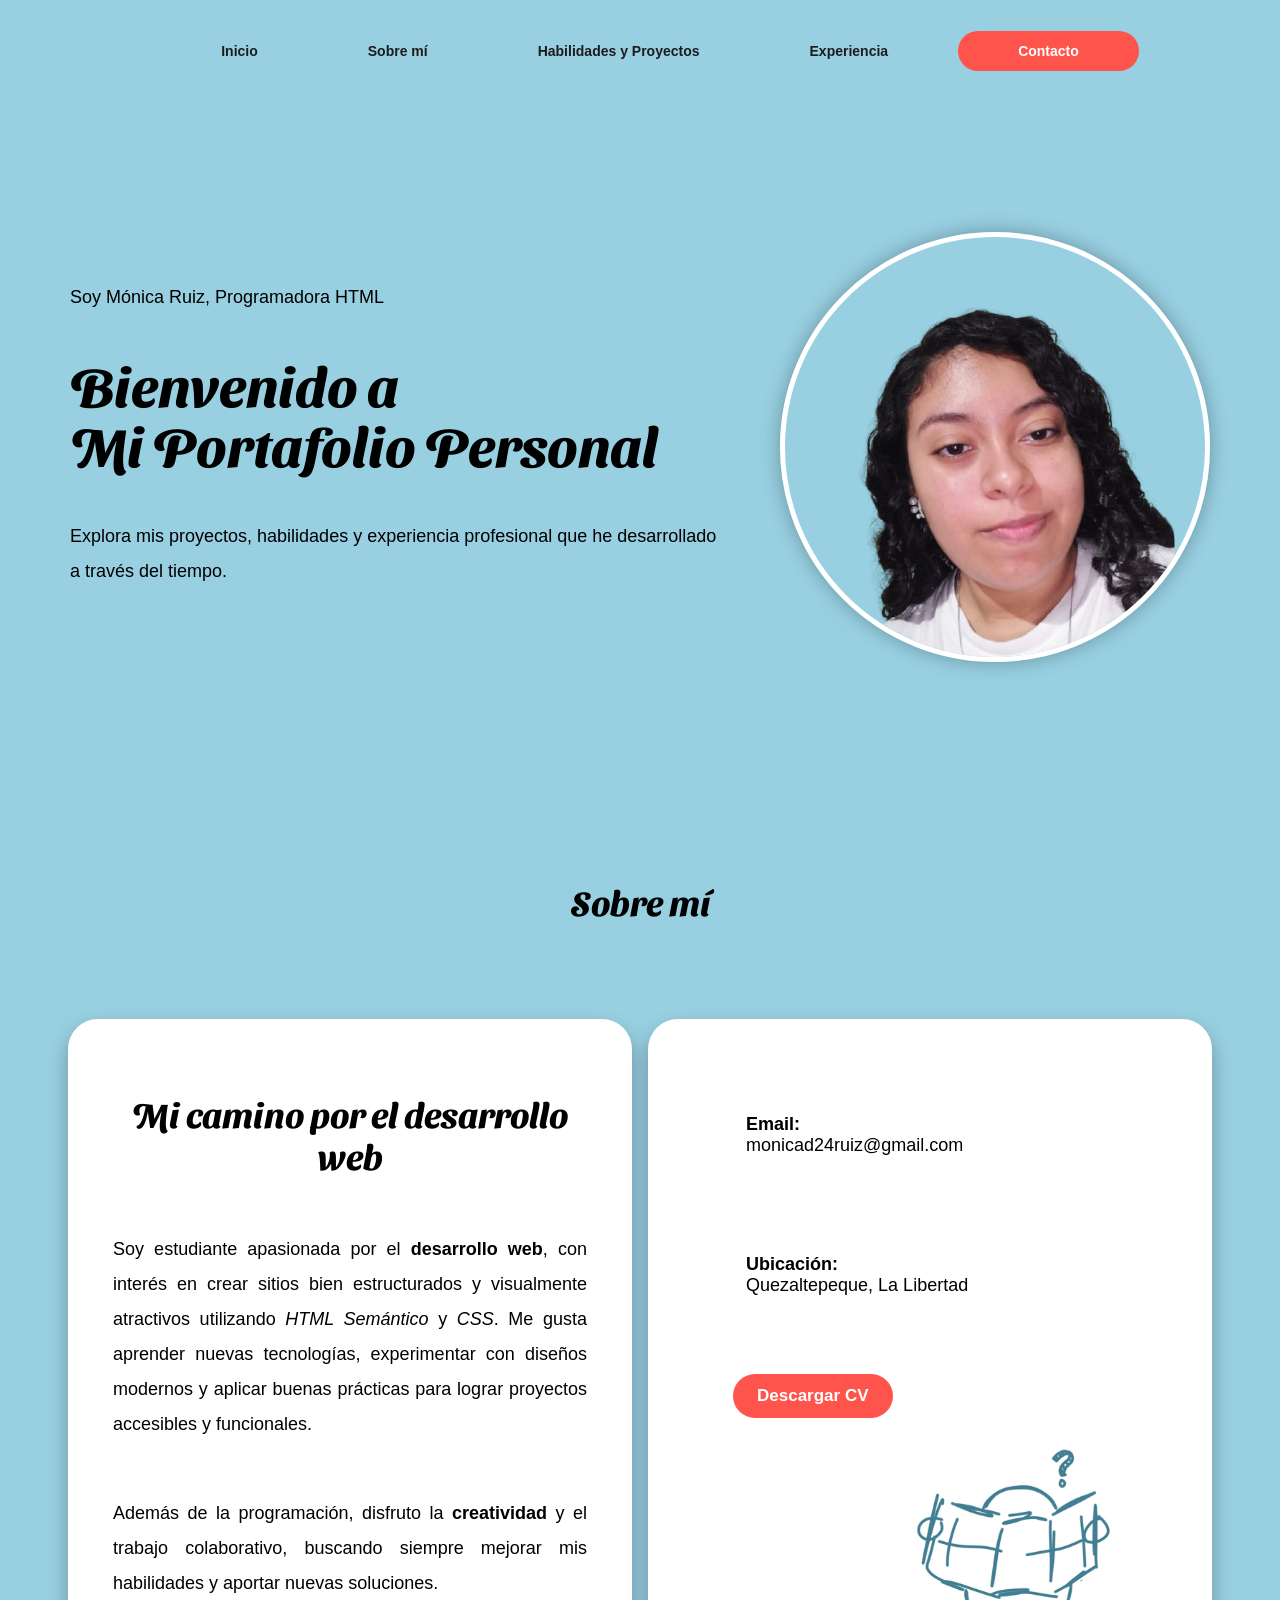
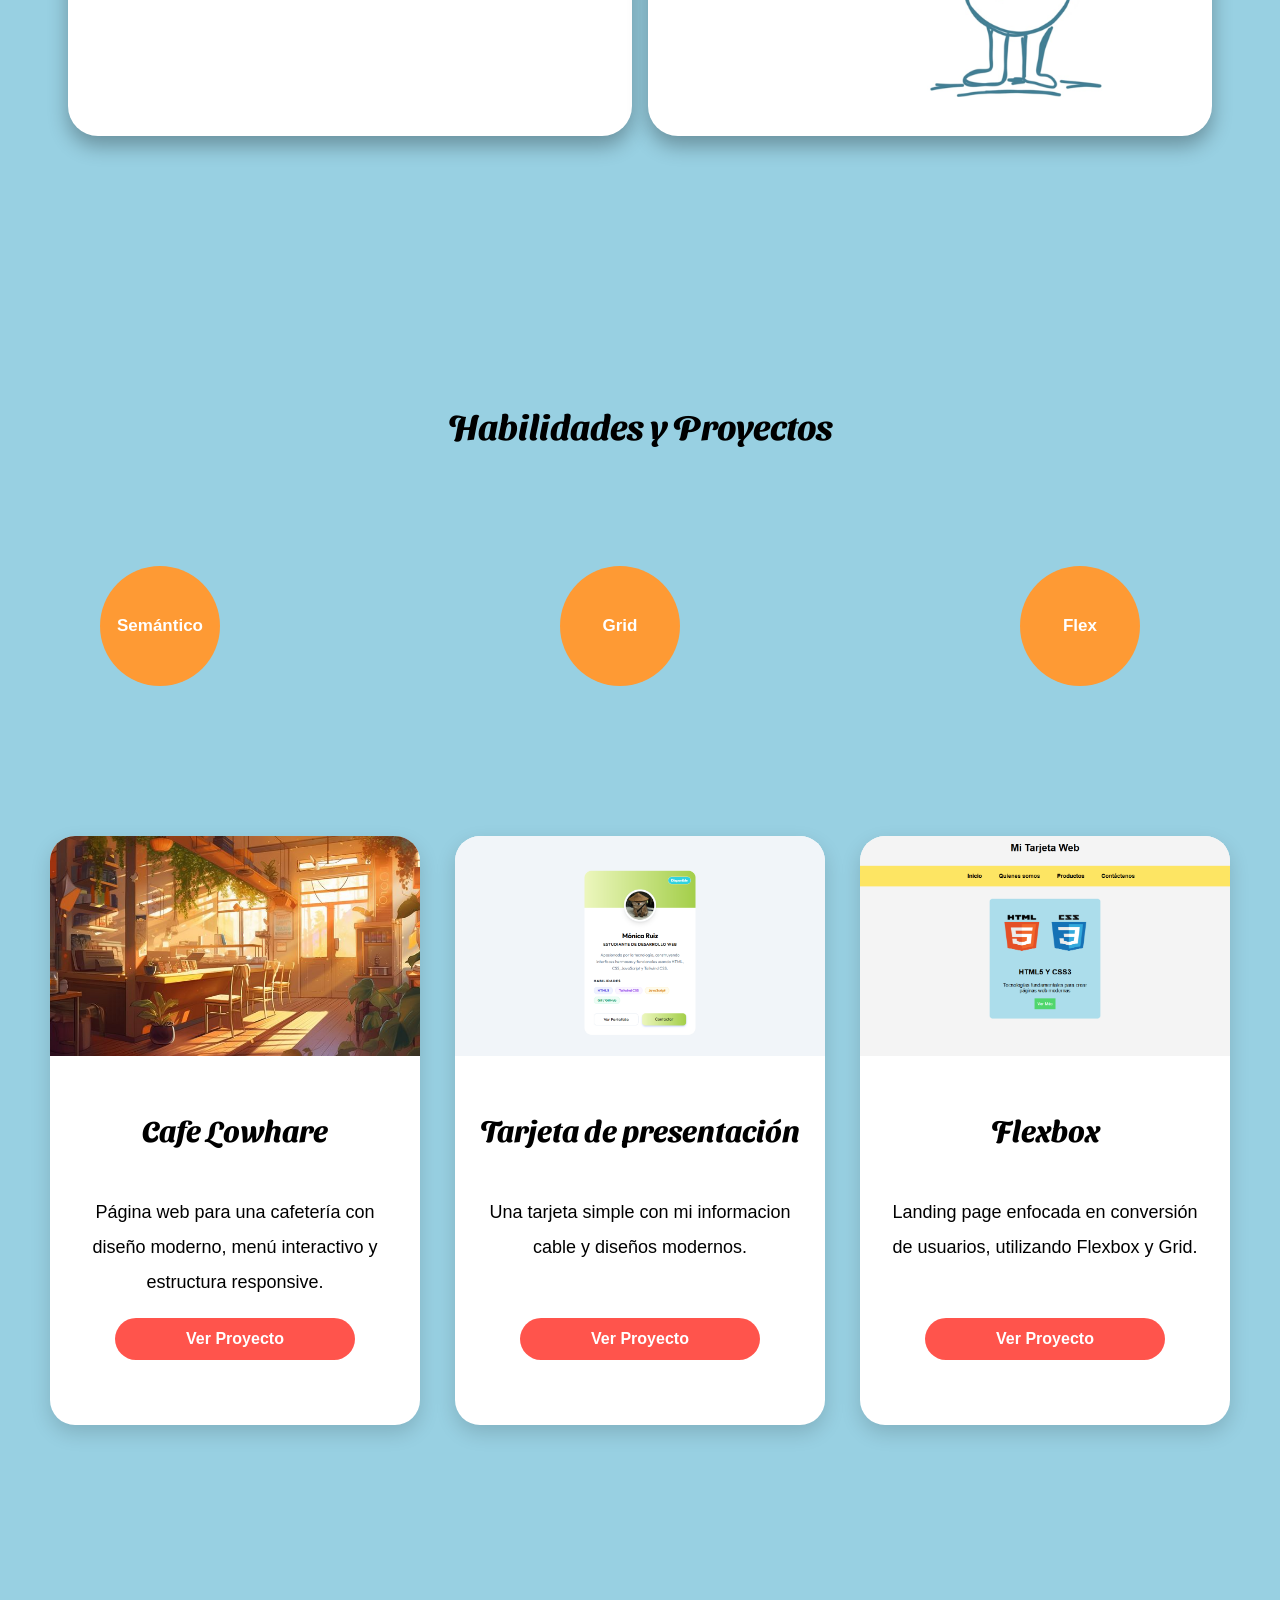
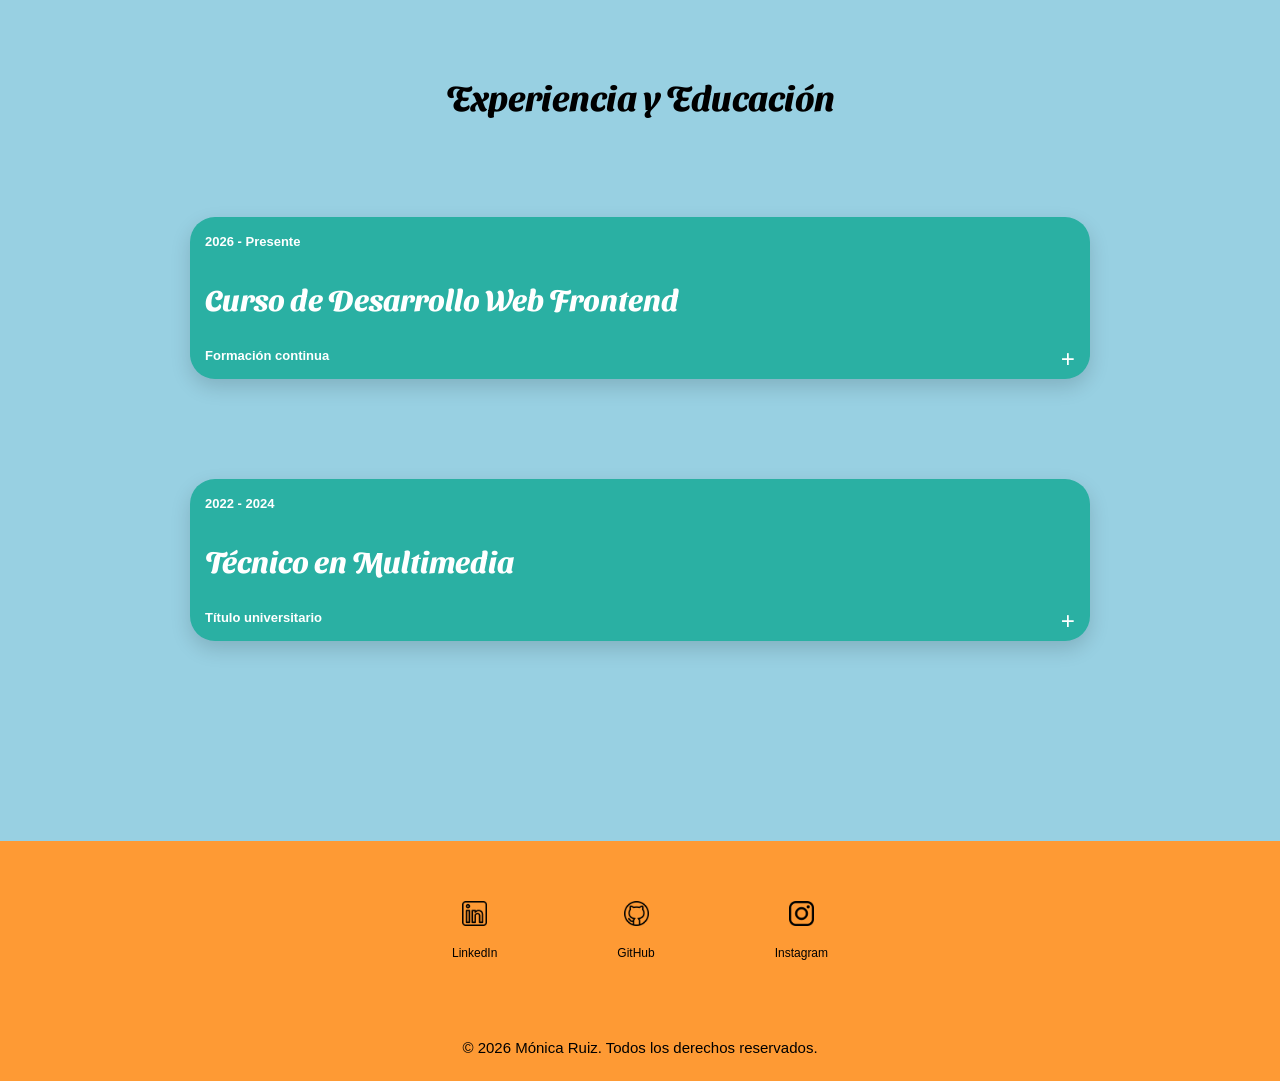
==== commit cab1917c: "subir cambios" ====
--- a/index.html
+++ b/index.html
@@ -11,7 +11,7 @@
 
 <style>
 h1, h2, h3 {
-  font-family: 'Sansita Swashed';
+  font-family: 'Sansita Swashed', cursiva;
 }
 </style>
 
@@ -19,6 +19,10 @@
 <body>
     <!-- Encabezado principal del portafolio -->
 <header>
+
+    <div class="hamburger" id="hamburger">
+        ☰
+    </div>
 
     <nav id="menu"> 
         <ul class="nav-links"> 
@@ -32,7 +36,18 @@
         </ul>
     </nav>
 
-</header>
+    <script>
+document.addEventListener("DOMContentLoaded", function () {
+
+    const hamburger = document.querySelector(".hamburger");
+    const navLinks = document.querySelector(".nav-links");
+
+    hamburger.addEventListener("click", function () {
+        navLinks.classList.toggle("active");
+    });
+
+});
+</script>
 
 <!-- Contenido principal del portafolio -->
  <main> 
@@ -98,7 +113,7 @@
         </div>
 
 
-        <a class="boton-descargar" href="https://1drv.ms/b/c/0f229c950e15b2e7/IQC3FjyFv9DVTZMgF9Hdg4AjARGOj6P-QHrhnpRC2r1ENZw?e=E01jdD" download="Curriculum.pdf">Descargar CV</a>
+        <a class="boton-descargar" href="https://1drv.ms/b/c/0f229c950e15b2e7/IQC9omUYPRCuSqsH8YN7M2RiAcmwR1054bDXb6Gn_rnaRXU?e=2FGqY2" download="Curriculum.pdf">Descargar CV</a>
     
         <div class="container-background">
         
@@ -146,7 +161,7 @@
                     menú interactivo y estructura responsive.
                 </p>
 
-                <a href="#" class="btn-proyecto">
+                <a href="https://github.com/jisus-saurio/CaferiaWeb" class="btn-proyecto">
                     Ver Proyecto
                 </a>
             </div>
@@ -164,10 +179,10 @@
                 <h3>Tarjeta de presentación</h3>
 
                 <p>
-                    Una tarjeta simple con diseños modernos.
+                    Una tarjeta simple con mi informacion cable y diseños modernos.
                 </p>
 
-                <a href="#" class="btn-proyecto">
+                <a href="https://github.com/monicad24ruiz-lang/Tarjeta-de-presentaci-n" class="btn-proyecto">
                     Ver Proyecto
                 </a>
             </div>
@@ -189,7 +204,7 @@
                     utilizando Flexbox y Grid.
                 </p>
 
-                <a href="#" class="btn-proyecto">
+                <a href="https://github.com/monicad24ruiz-lang/Portafolio/blob/master/practicacss.html" class="btn-proyecto">
                     Ver Proyecto
                 </a>
             </div>
--- a/css/style.css
+++ b/css/style.css
@@ -11,6 +11,21 @@
 }
 
 /* Estilos para la barra de navegación */
+#menu {
+    display: flex;
+    justify-content: space-between;
+    align-items: center;
+    padding: 15px;
+    background-color: #98d0e2;
+    position: relative;
+}
+
+.hamburger {
+    display: none;
+    font-size: 30px;
+    cursor: pointer;
+}
+
 nav {
     display: flex;
     justify-content: center;
@@ -41,6 +56,15 @@
     color: white;
 }
 
+.nav-links {
+    list-style: none;
+    display: flex;
+    justify-content: center;   
+    align-items: center;
+    gap: 30px;
+    flex: 1; 
+}
+
 
 .contact-btn {
     display: flex;
@@ -95,7 +119,7 @@
     object-fit: cover;
     border-radius: 50%;
     border: 5px solid white;
-    box-shadow: 2 30px 20px rgba(0,0,0,0.2);
+    box-shadow: 0 0px 20px rgba(0,0,0,0.30);
 }
 
 .bienvenida {
@@ -123,7 +147,32 @@
     padding: 60px;
     border-radius: 10px;
     margin-top: 60px;
-    
+    animation: aparecer 1s ease;  
+}
+
+
+.about-text, .about-info, .info-item {
+    animation: aparecer 1s ease;
+    animation-fill-mode: both;
+    transition: all 0.3s ease;
+}
+
+.about-text {
+    animation-delay: 0.1s;
+    box-shadow: 0 10px 20px rgba(0,0,0,0.30);
+}
+
+.about-info {
+    animation-delay: 0.3s;
+    box-shadow: 0 10px 20px rgba(0,0,0,0.30);
+}
+
+.info-item:nth-child(1) {
+    animation-delay: 0.5s;
+}
+
+.info-item:nth-child(2) {
+    animation-delay: 0.7s;
 }
 
 h2 {
@@ -146,8 +195,8 @@
 .container div {
     background-color: #ffffff;
     border-radius: 30px;
-    padding: 25px;
-    margin: 12px;
+    padding: 45px;
+    margin: 8px;
     text-align: justify;
     margin-top: 5px;
 }
@@ -165,7 +214,7 @@
     display: flex;
     justify-content: right;
     align-items: center;
-    height: 120px;
+    height: 130px;
 }
 
 .container-background img {
@@ -345,6 +394,7 @@
 
 .btn-proyecto:hover {
     background-color: black;
+    color: #ff544c
 }
 
 .btn-proyecto {
@@ -421,7 +471,7 @@
 }
 
 
-/* Animaciones */
+/* Animacion al cargar pagina */
 
 @keyframes aparecer {
     from {
@@ -435,16 +485,22 @@
     }
 }
 
-section,
-article,
-.container,
-.card-desplegable,
-nav,
-h1,
-h2,
-h3,
-p {
+section, article, .container, .card-desplegable, nav, h1, h2, h3, p {
     animation: aparecer 1s ease;
+}
+
+/* Animacion en sección "sobre mí" */
+
+@keyframes aparecer {
+    from {
+        opacity: 0;
+        transform: translateY(25px);
+    }
+
+    to {
+        opacity: 1;
+        transform: translateY(0);
+    }
 }
 
 /* Animacion de los circulos */
@@ -527,4 +583,32 @@
         opacity: 1;
         transform: translateY(0);
     }
+}
+
+/* Responsive (menu hamburguesa) */
+
+@media (max-width: 768px) {
+
+    .nav-links {
+        display: none;
+        flex-direction: column;
+        position: absolute;
+        top: 30px;
+        right: 20;
+        background: #e4c53b;
+        width: 200px;
+        padding: 20px;
+        border-radius: 50px; 
+    }
+
+    .nav-links.active {
+        display: flex;
+        font-size: 15px;
+    }
+
+    .hamburger {
+        display: block;
+        cursor: pointer;
+        font-size: 30px;
+    }
 }
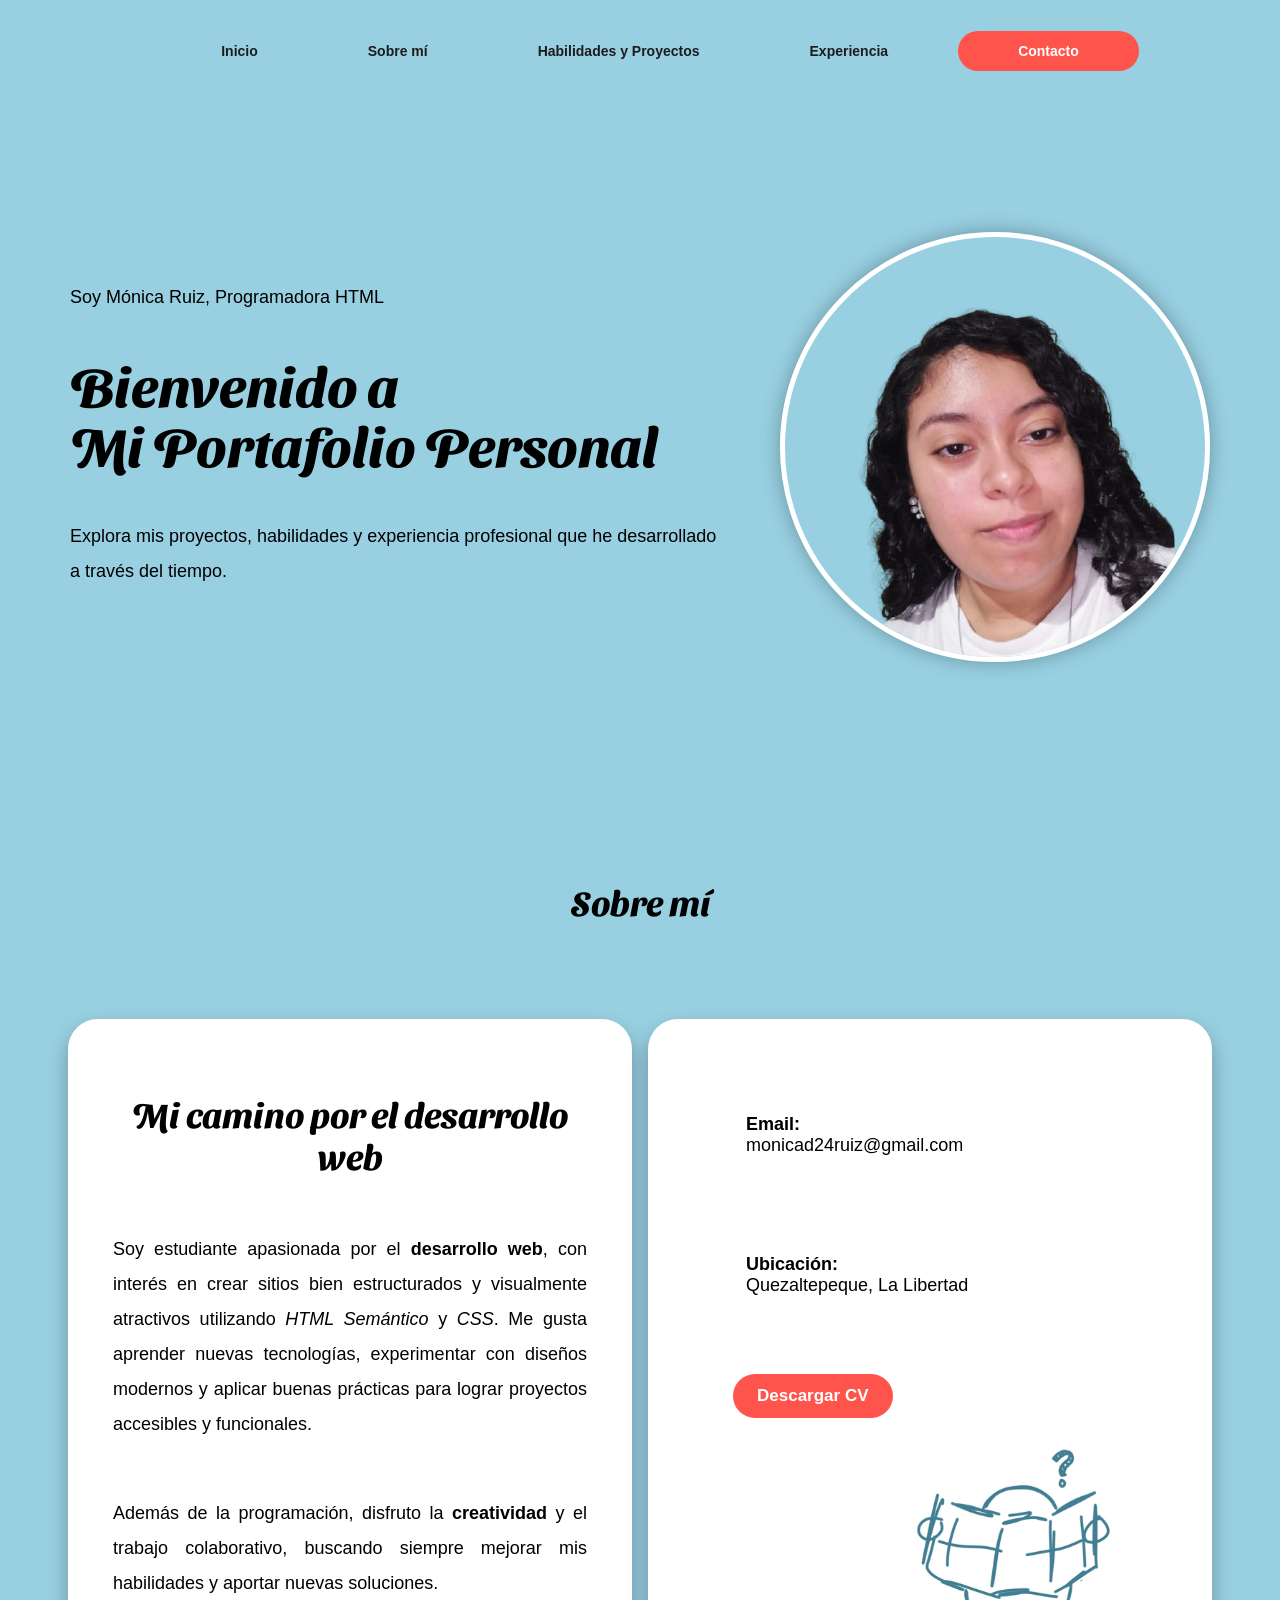
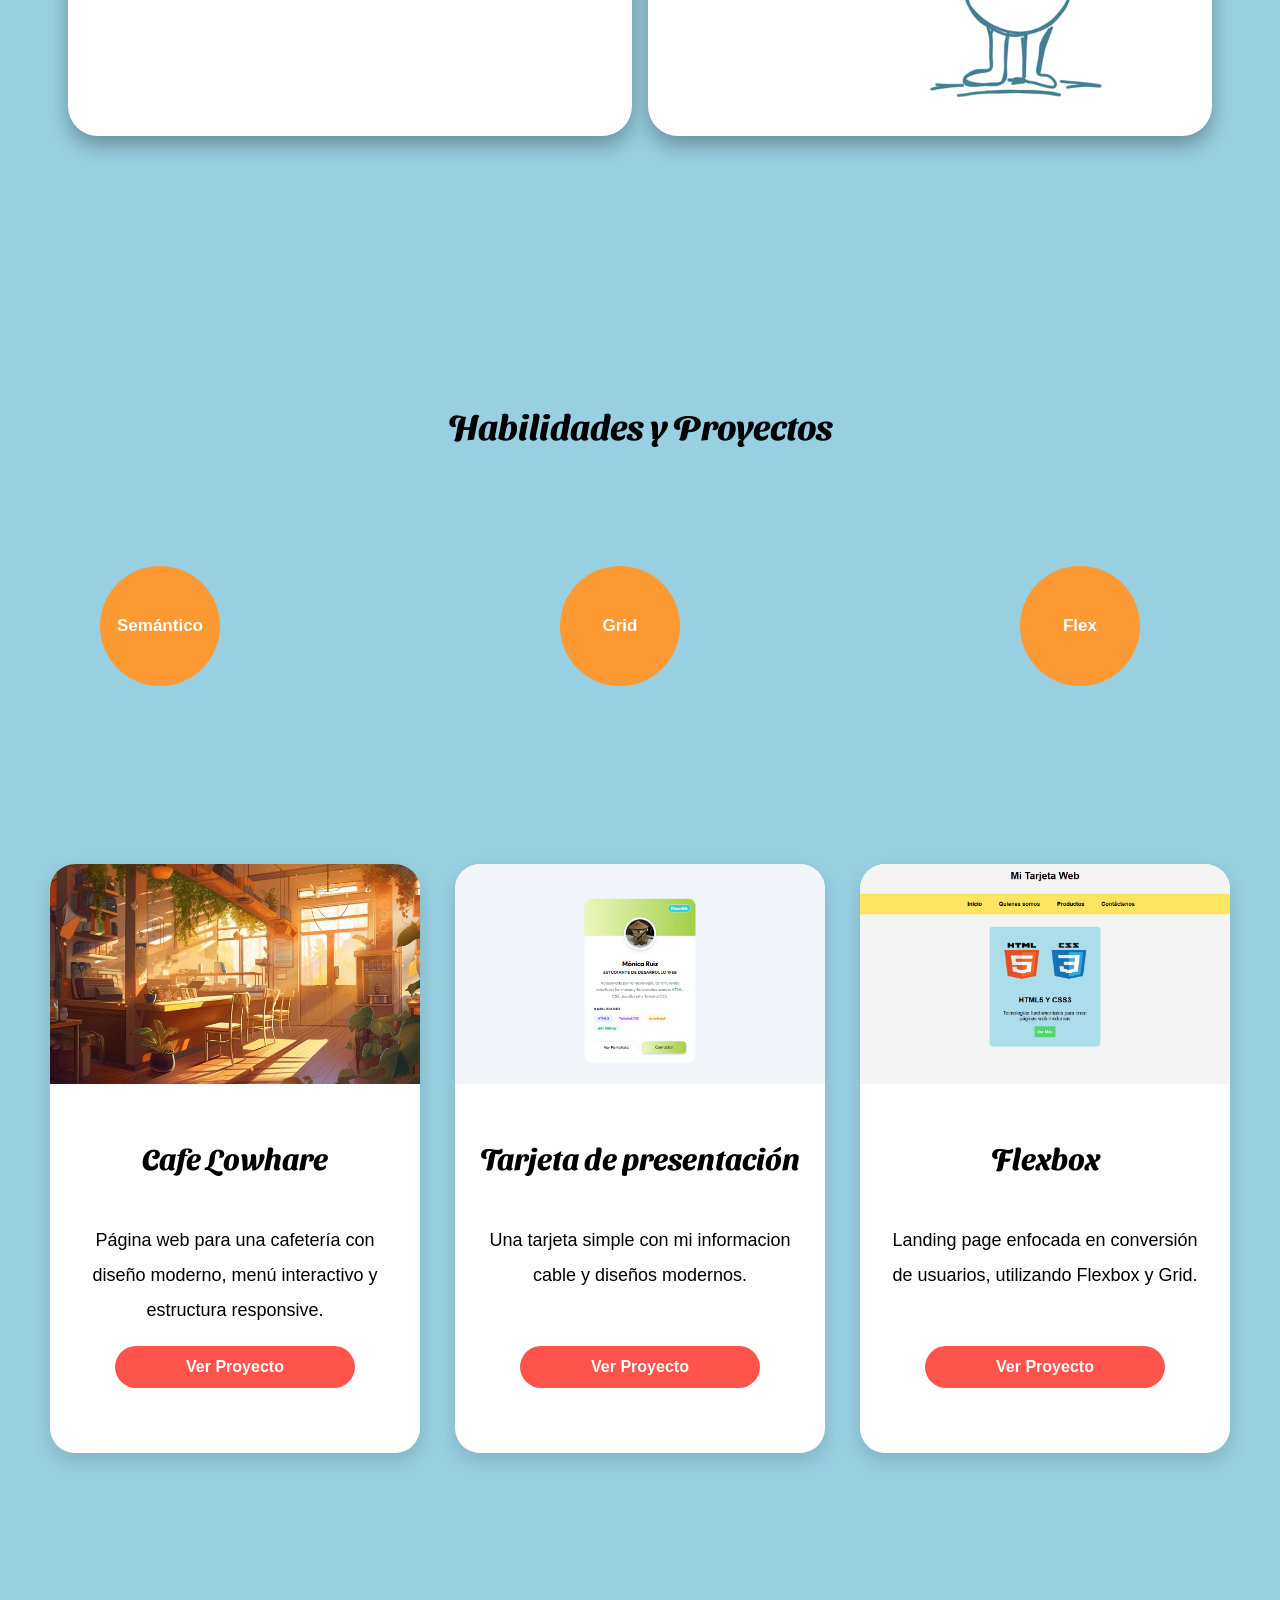
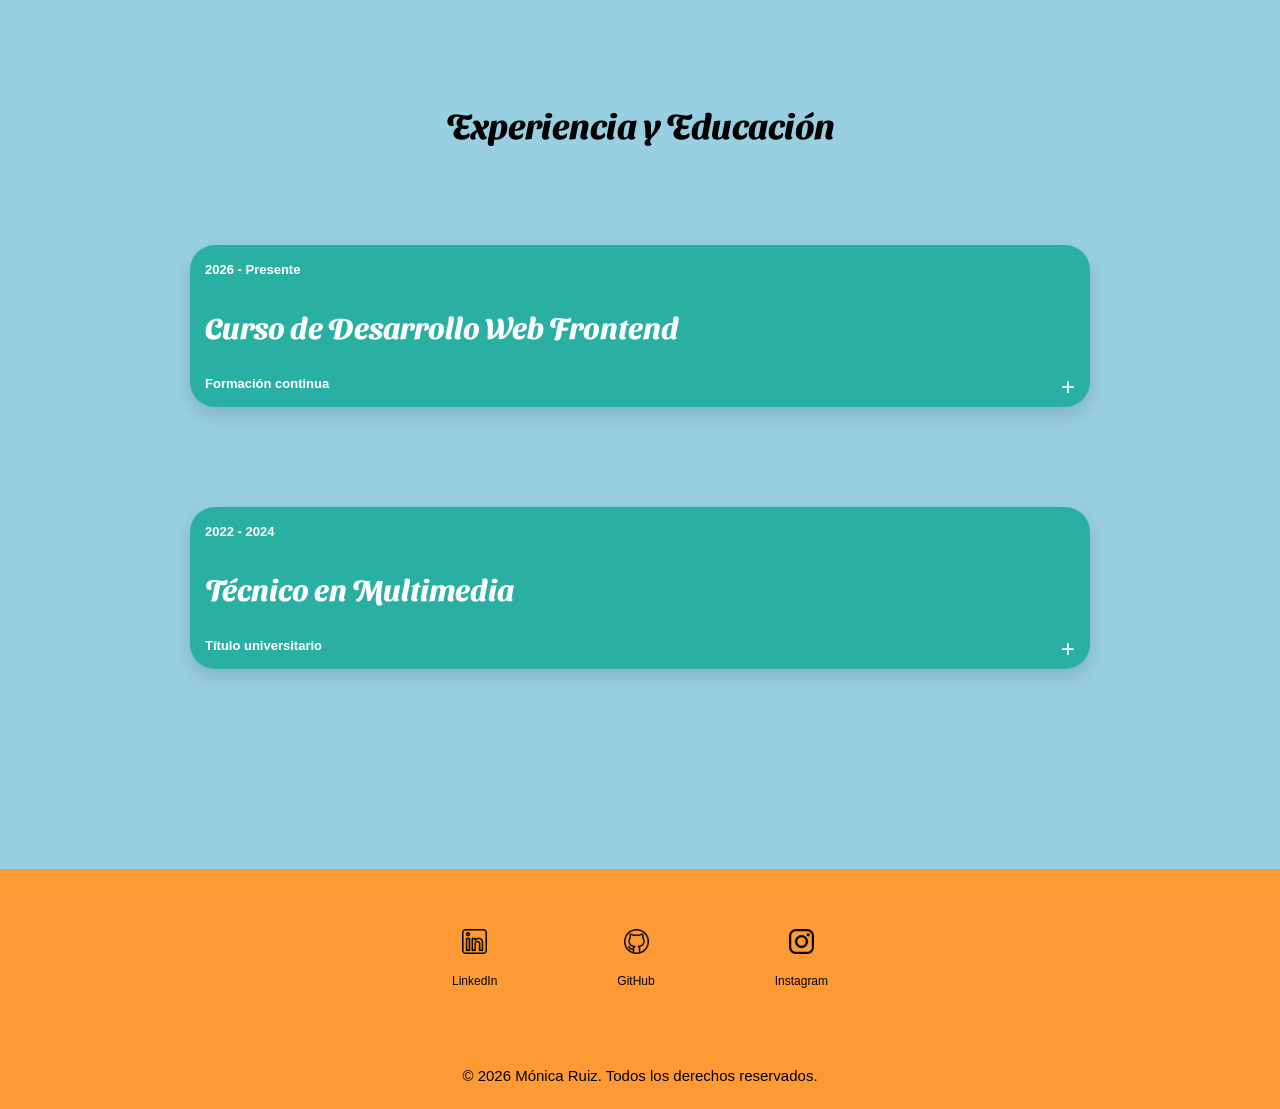
==== commit da2d71b2: "subir cambios" ====
--- a/index.html
+++ b/index.html
@@ -48,6 +48,7 @@
 
 });
 </script>
+</header>
 
 <!-- Contenido principal del portafolio -->
  <main> 
@@ -143,6 +144,7 @@
     <!-- Seccion de proyectos -->
 
         <section id="proyectos">
+            <h2></h2>
 
     <div class="proyectos-container">
 
@@ -182,7 +184,7 @@
                     Una tarjeta simple con mi informacion cable y diseños modernos.
                 </p>
 
-                <a href="https://github.com/monicad24ruiz-lang/Tarjeta-de-presentaci-n" class="btn-proyecto">
+                <a href="https://github.com/monicad24ruiz-lang/Tarjeta-de-presentaci-n" class="btn-proyecto" alt="">
                     Ver Proyecto
                 </a>
             </div>
@@ -280,17 +282,17 @@
         <div class="redes-sociales">
 
         <a href="https://www.linkedin.com/in/monica-ruiz-878277237">
-            <img src="/img/linkedin.png">
+            <img src="/img/linkedin.png" alt="iconolink">
             <span>LinkedIn</span>
         </a>
 
         <a href="https://github.com/monicad24ruiz-lang">
-            <img src="/img/github (1).png">
+            <img src="/img/github (1).png" alt="iconogit">
             <span>GitHub</span>
         </a>
 
         <a href="https://www.instagram.com/will_bee24/">
-            <img src="/img/logotipo-de-instagram.png">
+            <img src="/img/logotipo-de-instagram.png" alt="iconoinsta">
             <span>Instagram</span>
         </a>
     </div>
--- a/css/style.css
+++ b/css/style.css
@@ -594,7 +594,7 @@
         flex-direction: column;
         position: absolute;
         top: 30px;
-        right: 20;
+        right: 0;
         background: #e4c53b;
         width: 200px;
         padding: 20px;
